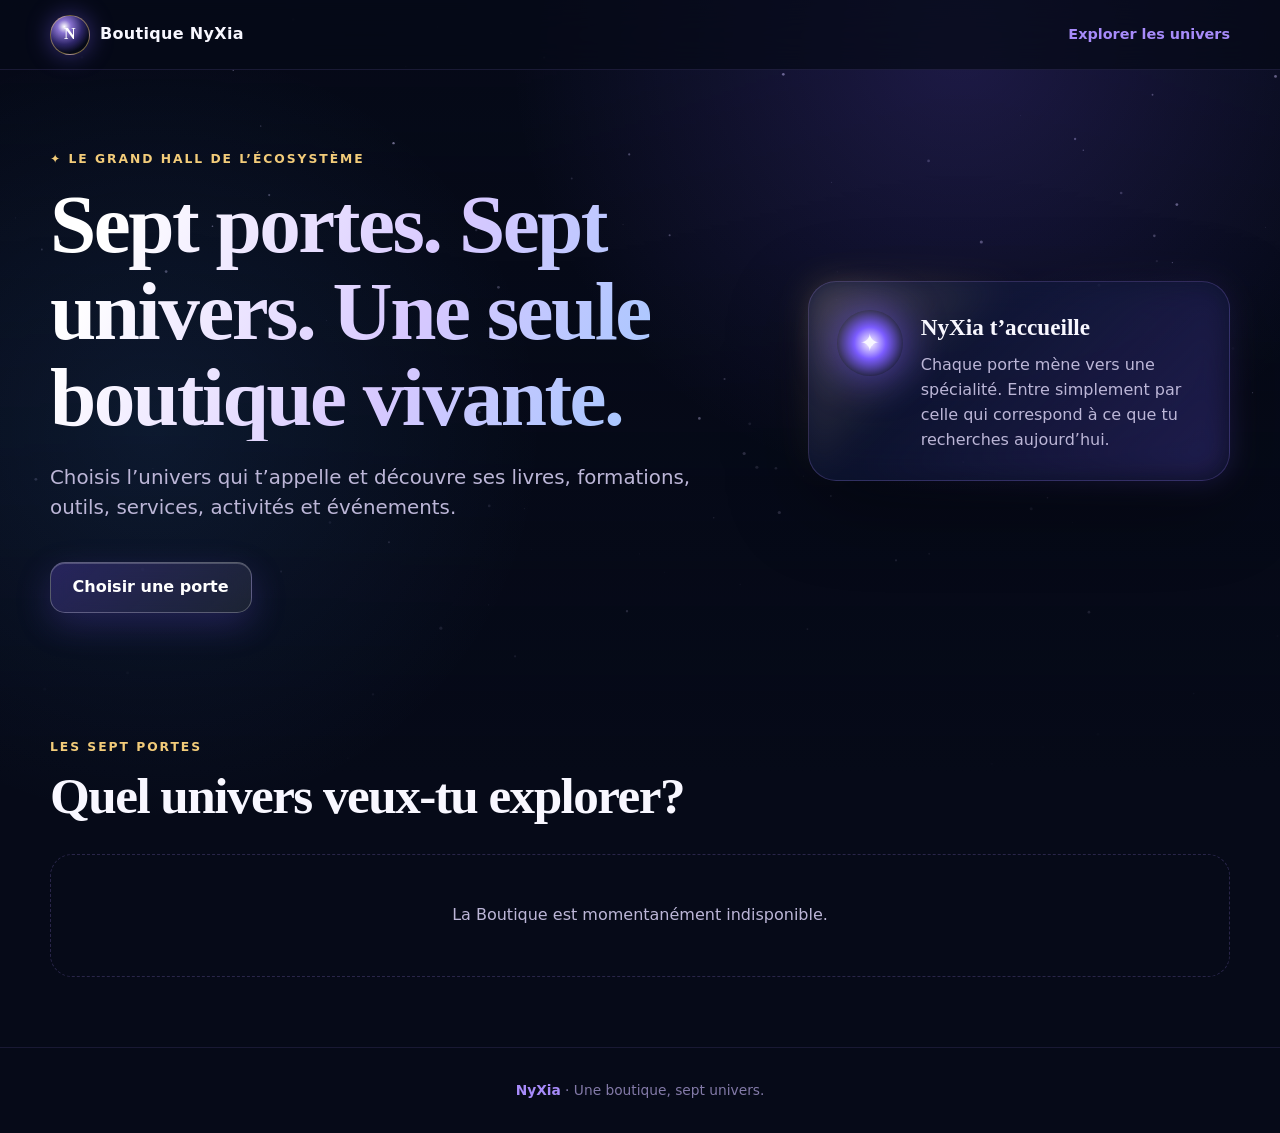
==== index.html @ f1f8ec47 "Add files via upload" ====
<!doctype html>
<html lang="fr">
<head>
  <meta charset="utf-8">
  <meta name="viewport" content="width=device-width,initial-scale=1">
  <meta name="description" content="La Boutique NyXia réunit les livres, formations, outils, services, activités et événements de ses sept univers.">
  <title>Boutique NyXia</title>
  <link rel="stylesheet" href="/css/boutique.css">
</head>
<body data-page="home">
  <canvas id="starry-canvas" aria-hidden="true"></canvas>
  <header class="site-header">
    <a class="brand" href="/" aria-label="Accueil Boutique NyXia"><span class="brand-orb">N</span><span id="brand-title">Boutique NyXia</span></a>
    <a class="header-link" href="#portes">Explorer les univers</a>
  </header>

  <main>
    <section class="hero shell">
      <div class="hero-copy">
        <p class="eyebrow">✦ Le Grand Hall de l’écosystème</p>
        <h1 id="hero-title">Sept portes. Sept univers. Une seule boutique vivante.</h1>
        <p class="lead" id="hero-text">Choisis l’univers qui t’appelle et découvre ses livres, formations, outils, services, activités et événements.</p>
        <a class="glass-button" href="#portes">Choisir une porte</a>
      </div>
      <aside class="nyxia-guide" aria-label="Message de NyXia">
        <div class="guide-orb">✦</div>
        <div><strong>NyXia t’accueille</strong><p>Chaque porte mène vers une spécialité. Entre simplement par celle qui correspond à ce que tu recherches aujourd’hui.</p></div>
      </aside>
    </section>

    <section class="shell portal-section" id="portes">
      <div class="section-heading"><p class="eyebrow">Les sept portes</p><h2>Quel univers veux-tu explorer?</h2></div>
      <div class="doors-grid" id="doors-grid" aria-live="polite"><div class="loading">Les portes apparaissent…</div></div>
    </section>

    <section class="shell featured-section" id="vedettes" hidden>
      <div class="section-heading"><p class="eyebrow">Sélection du moment</p><h2>À découvrir maintenant</h2></div>
      <div class="products-grid" id="featured-grid"></div>
    </section>
  </main>

  <footer><span>NyXia</span> · Une boutique, sept univers.</footer>
  <script src="/js/starry-bg.js" defer></script>
  <script src="/js/boutique.js" defer></script>
</body>
</html>
---- css/boutique.css ----
:root{
  --night:#060a18;--night-2:#0d1430;--violet:#7b5cff;--lavender:#a78bfa;--blue:#4fa3ff;
  --gold:#f3cc7a;--text:#f8f7ff;--muted:#bcb6d7;--dim:#837aa8;--line:rgba(167,139,250,.22);
  --glass:rgba(16,23,54,.66);--shadow:0 24px 80px rgba(0,0,0,.36)
}
*{box-sizing:border-box}
html{scroll-behavior:smooth}
body{margin:0;min-height:100vh;background:var(--night);color:var(--text);font-family:Inter,ui-sans-serif,system-ui,-apple-system,"Segoe UI",sans-serif;line-height:1.55}
a{color:inherit}
button,input{font:inherit}
#starry-canvas{position:fixed;inset:0;z-index:-2;width:100%;height:100%;pointer-events:none}
body:before{content:"";position:fixed;inset:0;z-index:-1;pointer-events:none;background:radial-gradient(circle at 75% 5%,rgba(123,92,255,.2),transparent 35%),radial-gradient(circle at 12% 48%,rgba(79,163,255,.1),transparent 32%),linear-gradient(180deg,rgba(6,10,24,.25),#060a18 86%)}
.shell{width:min(1180px,calc(100% - 36px));margin-inline:auto}
.site-header{position:sticky;top:0;z-index:20;display:flex;align-items:center;justify-content:space-between;min-height:70px;padding:12px max(18px,calc((100% - 1180px)/2));border-bottom:1px solid rgba(167,139,250,.13);background:rgba(6,10,24,.74);backdrop-filter:blur(18px)}
.brand{display:flex;align-items:center;gap:10px;text-decoration:none;font-weight:800;letter-spacing:.02em}
.brand-orb{display:grid;place-items:center;width:40px;height:40px;border:1px solid rgba(243,204,122,.48);border-radius:50%;background:radial-gradient(circle at 35% 28%,#fff,rgba(167,139,250,.82) 18%,rgba(123,92,255,.35) 48%,rgba(6,10,24,.9) 72%);box-shadow:0 0 25px rgba(123,92,255,.42);color:#fff;font-family:Georgia,serif}
.header-link,.back-link{color:var(--lavender);text-decoration:none;font-weight:700;font-size:.9rem}
.header-link:hover,.back-link:hover{color:#fff}
.hero{min-height:570px;display:grid;grid-template-columns:minmax(0,1.25fr) minmax(280px,.75fr);gap:54px;align-items:center;padding-block:80px 55px}
.eyebrow{margin:0 0 12px;color:var(--gold);font-size:.77rem;font-weight:800;letter-spacing:.16em;text-transform:uppercase}
h1,h2,h3,p{margin-top:0}
h1,h2{font-family:Georgia,"Times New Roman",serif;line-height:1.04;letter-spacing:-.03em}
h1{max-width:760px;margin-bottom:22px;font-size:clamp(2.65rem,6.5vw,5.7rem);font-weight:600;background:linear-gradient(115deg,#fff 10%,#d7c8ff 52%,#92c7ff);-webkit-background-clip:text;background-clip:text;color:transparent}
h2{margin-bottom:14px;font-size:clamp(2rem,4vw,3.3rem)}
.lead{max-width:720px;color:var(--muted);font-size:clamp(1.05rem,2vw,1.24rem)}
.glass-button,.product-cta{display:inline-flex;align-items:center;justify-content:center;min-height:50px;margin-top:18px;padding:12px 22px;border:1px solid rgba(255,255,255,.26);border-radius:15px;background:linear-gradient(135deg,rgba(123,92,255,.26),rgba(255,255,255,.08));box-shadow:0 12px 35px rgba(123,92,255,.22),inset 0 1px 0 rgba(255,255,255,.2);backdrop-filter:blur(16px);color:#fff;text-decoration:none;font-weight:800;transition:.2s ease}
.glass-button:hover,.product-cta:hover{transform:translateY(-2px);border-color:rgba(243,204,122,.6);box-shadow:0 18px 45px rgba(123,92,255,.34)}
.nyxia-guide{position:relative;display:flex;gap:18px;padding:28px;border:1px solid var(--line);border-radius:28px;background:linear-gradient(145deg,rgba(20,29,68,.72),rgba(10,15,38,.5));box-shadow:var(--shadow);backdrop-filter:blur(20px)}
.nyxia-guide:before{content:"";position:absolute;inset:-1px;border-radius:inherit;background:linear-gradient(135deg,rgba(243,204,122,.25),transparent 35%,rgba(123,92,255,.22));z-index:-1;filter:blur(14px)}
.guide-orb{flex:0 0 66px;display:grid;place-items:center;width:66px;height:66px;border-radius:50%;background:radial-gradient(circle,#fff 0 6%,#dfd4ff 8%,#7b5cff 34%,rgba(123,92,255,.12) 70%);box-shadow:0 0 42px rgba(123,92,255,.68);font-size:1.5rem}
.nyxia-guide strong{display:block;margin-bottom:7px;font-family:Georgia,serif;font-size:1.45rem}
.nyxia-guide p{margin:0;color:var(--muted)}
.portal-section,.featured-section{padding-block:70px}
.section-heading{max-width:720px;margin-bottom:32px}
.doors-grid{display:grid;grid-template-columns:repeat(4,minmax(0,1fr));gap:18px}
.door-card{--accent:#7b5cff;position:relative;min-height:325px;overflow:hidden;padding:22px;border:1px solid color-mix(in srgb,var(--accent) 36%,transparent);border-radius:130px 130px 24px 24px;background:linear-gradient(165deg,color-mix(in srgb,var(--accent) 20%,rgba(15,20,48,.92)),rgba(7,11,28,.94) 68%);box-shadow:0 18px 45px rgba(0,0,0,.28),inset 0 0 45px rgba(255,255,255,.025);text-decoration:none;transition:.25s ease}
.door-card:before{content:"";position:absolute;inset:15px;border:1px solid color-mix(in srgb,var(--accent) 35%,transparent);border-radius:110px 110px 16px 16px;pointer-events:none}
.door-card:after{content:"";position:absolute;width:110px;height:110px;left:50%;top:33%;transform:translate(-50%,-50%);border-radius:50%;background:radial-gradient(circle,color-mix(in srgb,var(--accent) 80%,white) 0 4%,color-mix(in srgb,var(--accent) 55%,transparent) 10%,transparent 68%);filter:blur(2px);opacity:.75}
.door-card:hover{transform:translateY(-7px);border-color:color-mix(in srgb,var(--accent) 72%,white);box-shadow:0 26px 70px color-mix(in srgb,var(--accent) 22%,transparent)}
.door-card[data-portal="diane"]{--accent:#f3cc7a}.door-card[data-portal="eric"]{--accent:#4fa3ff}.door-card[data-portal="lena"]{--accent:#a78bfa}.door-card[data-portal="selena"]{--accent:#e78dcc}.door-card[data-portal="kael"]{--accent:#66d1c1}.door-card[data-portal="alex"]{--accent:#8aa7ff}
.door-content{position:relative;z-index:2;display:flex;height:100%;flex-direction:column;justify-content:flex-end;padding:24px 9px 8px;text-align:center}
.door-mark{display:grid;place-items:center;width:78px;height:78px;margin:0 auto auto;border:1px solid rgba(255,255,255,.22);border-radius:50%;background:rgba(6,10,24,.45);box-shadow:0 0 38px color-mix(in srgb,var(--accent) 42%,transparent);font-family:Georgia,serif;font-size:2rem;font-weight:700}
.door-mark img,.universe-mark img{width:100%;height:100%;border-radius:inherit;object-fit:cover}
.door-card h3{margin:17px 0 6px;font-family:Georgia,serif;font-size:1.75rem}
.door-card p{margin:0;color:var(--muted);font-size:.9rem}
.door-enter{display:block;margin-top:14px;color:color-mix(in srgb,var(--accent) 58%,white);font-size:.78rem;font-weight:800;letter-spacing:.1em;text-transform:uppercase}
.products-grid{display:grid;grid-template-columns:repeat(3,minmax(0,1fr));gap:20px}
.product-card{position:relative;overflow:hidden;border:1px solid var(--line);border-radius:22px;background:var(--glass);box-shadow:0 18px 50px rgba(0,0,0,.25);backdrop-filter:blur(15px);transition:.22s ease}
.product-card:hover{transform:translateY(-4px);border-color:rgba(167,139,250,.48)}
.card-media,.product-main-image{position:relative;overflow:hidden;background:radial-gradient(circle at 50% 35%,rgba(123,92,255,.32),rgba(10,15,38,.94) 62%)}
.card-media{display:grid;place-items:center;aspect-ratio:4/3}
.card-media img,.product-main-image img{width:100%;height:100%;object-fit:cover}
.media-placeholder{display:grid;place-items:center;width:94px;height:94px;border:1px solid rgba(255,255,255,.22);border-radius:50%;box-shadow:0 0 55px rgba(123,92,255,.35);font-family:Georgia,serif;font-size:2.3rem}
.card-body{padding:20px}
.card-type{display:flex;align-items:center;justify-content:space-between;gap:8px;margin-bottom:10px;color:var(--gold);font-size:.72rem;font-weight:800;letter-spacing:.09em;text-transform:uppercase}
.product-card h3{margin-bottom:9px;font-family:Georgia,serif;font-size:1.55rem;line-height:1.12}
.card-description{min-height:46px;color:var(--muted);font-size:.91rem}
.price-row{display:flex;align-items:baseline;gap:9px;margin-top:16px}
.price{color:#fff;font-size:1.25rem;font-weight:850}.old-price{color:var(--dim);font-size:.9rem;text-decoration:line-through}
.card-link{display:flex;justify-content:center;margin-top:16px;padding:11px;border:1px solid rgba(167,139,250,.34);border-radius:12px;background:rgba(123,92,255,.12);color:#fff;text-decoration:none;font-weight:800}
.promo-badge,.featured-badge{position:absolute;z-index:3;top:14px;padding:7px 10px;border-radius:999px;font-size:.7rem;font-weight:900;letter-spacing:.05em;text-transform:uppercase}
.promo-badge{right:14px;background:#f3cc7a;color:#20180a}.featured-badge{left:14px;background:rgba(123,92,255,.9);color:#fff}
.loading,.empty-state,.error-state{grid-column:1/-1;padding:48px 22px;border:1px dashed var(--line);border-radius:22px;color:var(--muted);text-align:center}
.universe-hero{position:relative;min-height:390px;padding:52px 0 55px;display:flex;flex-direction:column;justify-content:flex-end;border-bottom:1px solid var(--line)}
.universe-copy{max-width:720px;padding-right:220px}
.universe-hero h1{margin:10px 0 16px}.universe-mark{position:absolute;right:5%;top:50px;display:grid;place-items:center;width:190px;height:250px;border:1px solid rgba(167,139,250,.35);border-radius:100px 100px 22px 22px;background:linear-gradient(160deg,rgba(123,92,255,.22),rgba(13,20,48,.5));box-shadow:0 0 80px rgba(123,92,255,.18),inset 0 0 40px rgba(255,255,255,.025);font-family:Georgia,serif;font-size:4rem}
.catalog-section{padding-block:50px 80px}.catalog-toolbar{display:flex;align-items:end;justify-content:space-between;gap:24px;margin-bottom:30px}.catalog-toolbar h2{margin:0}
.search{display:flex;min-width:min(100%,320px);flex-direction:column;gap:7px;color:var(--dim);font-size:.75rem;font-weight:800;text-transform:uppercase}.search input{width:100%;padding:12px 14px;border:1px solid var(--line);border-radius:12px;outline:none;background:rgba(9,14,34,.75);color:#fff}.search input:focus{border-color:var(--lavender);box-shadow:0 0 0 3px rgba(123,92,255,.13)}
.product-shell{padding-block:38px 80px}.product-layout{display:grid;grid-template-columns:minmax(0,1fr) minmax(360px,.9fr);gap:48px;align-items:start;margin-top:26px;padding:30px;border:1px solid var(--line);border-radius:28px;background:rgba(12,18,44,.78);box-shadow:var(--shadow);backdrop-filter:blur(18px)}
.product-main-image{display:grid;place-items:center;aspect-ratio:1/1;border:1px solid rgba(167,139,250,.2);border-radius:20px}.product-main-image .media-placeholder{width:130px;height:130px;font-size:3rem}
.thumbs{display:grid;grid-template-columns:repeat(4,1fr);gap:10px;margin-top:12px}.thumb{aspect-ratio:1;border:1px solid var(--line);border-radius:12px;overflow:hidden;padding:0;background:rgba(13,20,48,.8);cursor:pointer}.thumb img{width:100%;height:100%;object-fit:cover}.thumb.active{border-color:var(--gold);box-shadow:0 0 0 2px rgba(243,204,122,.13)}
.product-copy h1{margin:6px 0 18px;font-size:clamp(2.4rem,5vw,4.4rem)}.product-copy .description{color:var(--muted);white-space:pre-line}.product-price{margin:22px 0 4px;font-size:1.65rem;font-weight:900}.product-cta{width:100%}
.promo-box,.testimonial{margin-top:22px;padding:18px;border-radius:16px}.promo-box{border:1px solid rgba(243,204,122,.35);background:rgba(243,204,122,.08)}.promo-code{display:inline-block;margin-top:8px;padding:6px 10px;border:1px dashed rgba(243,204,122,.6);border-radius:8px;color:var(--gold);font-weight:900;letter-spacing:.08em}.testimonial{border-left:3px solid var(--lavender);background:rgba(123,92,255,.09)}.testimonial blockquote{margin:0;color:#ded9ef;font-family:Georgia,serif;font-size:1.16rem}.testimonial cite{display:block;margin-top:10px;color:var(--lavender);font-style:normal;font-weight:700}
footer{padding:32px 18px;border-top:1px solid rgba(167,139,250,.12);color:var(--dim);text-align:center;font-size:.86rem}footer span{color:var(--lavender);font-weight:800}
:focus-visible{outline:3px solid var(--gold);outline-offset:3px}
@media(max-width:980px){.doors-grid{grid-template-columns:repeat(2,minmax(0,1fr))}.products-grid{grid-template-columns:repeat(2,minmax(0,1fr))}.product-layout{grid-template-columns:1fr}.hero{grid-template-columns:1fr;min-height:auto}.nyxia-guide{max-width:650px}}
@media(max-width:650px){.shell{width:min(100% - 24px,1180px)}.site-header{min-height:62px}.header-link{font-size:.78rem}.hero{padding-block:54px 32px;gap:32px}.nyxia-guide{padding:20px}.guide-orb{flex-basis:48px;width:48px;height:48px}.doors-grid,.products-grid{grid-template-columns:1fr}.door-card{min-height:280px}.portal-section,.featured-section{padding-block:48px}.universe-hero{min-height:390px;padding-top:170px}.universe-copy{padding-right:0}.universe-mark{width:105px;height:135px;right:8px;top:42px;border-radius:62px 62px 16px 16px;font-size:2.2rem}.catalog-toolbar{align-items:stretch;flex-direction:column}.search{min-width:100%}.product-layout{gap:25px;margin-top:22px;padding:16px;border-radius:20px}.thumbs{gap:7px}.product-copy h1{font-size:2.55rem}}
@media(prefers-reduced-motion:reduce){*{scroll-behavior:auto!important;transition:none!important}}
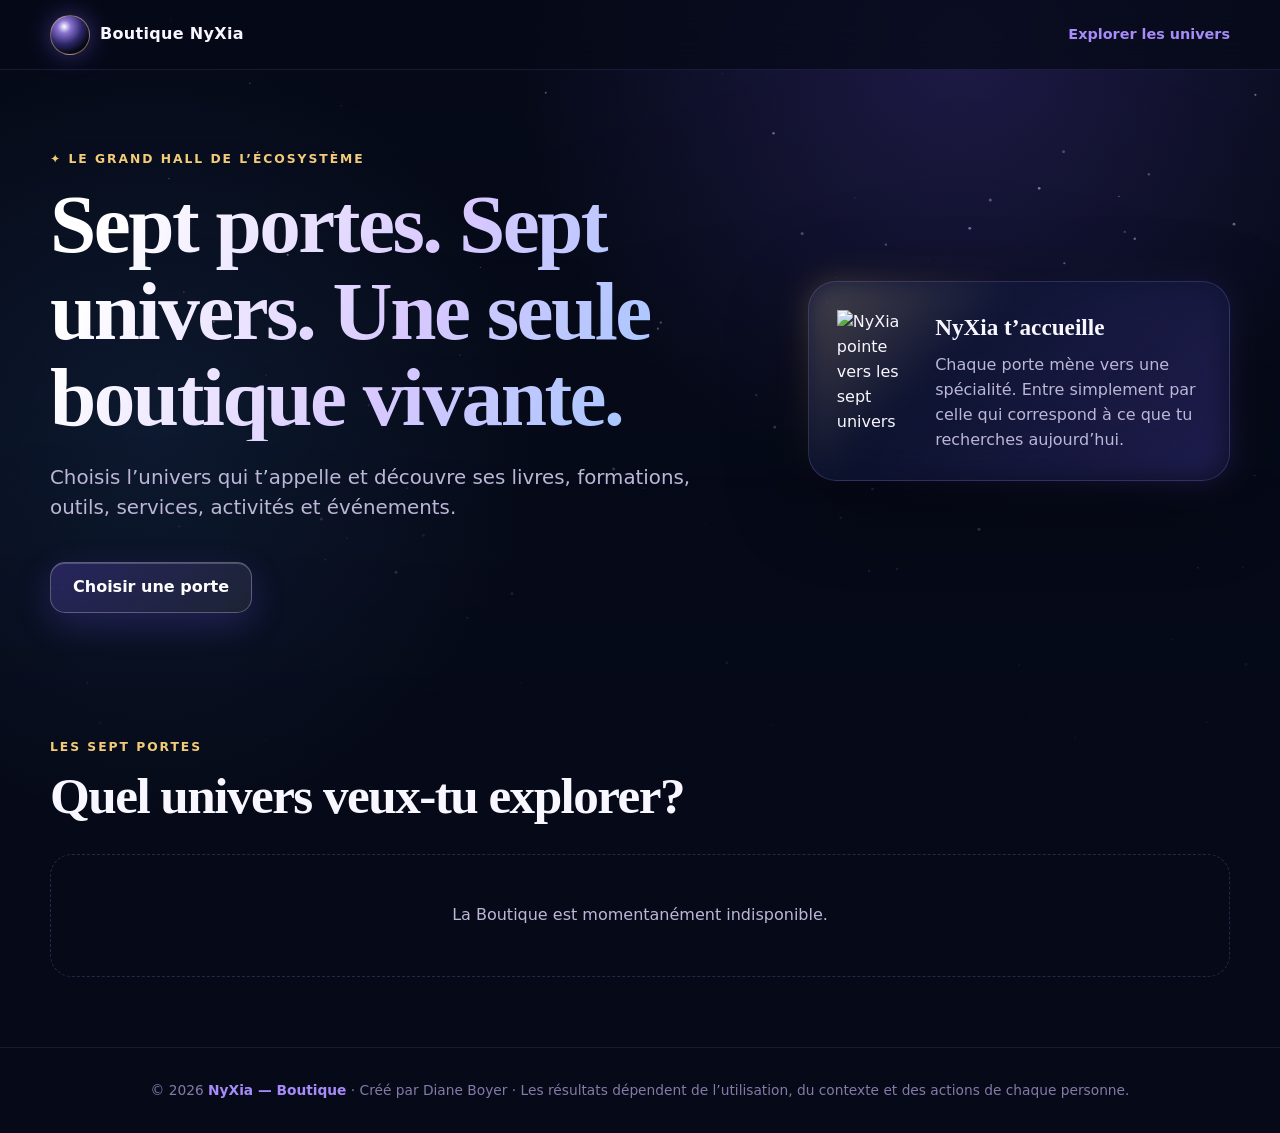
==== commit d85d497c: "Replace brand text with logo image and update guide Updated the brand logo to use an image instead o" ====
--- a/index.html
+++ b/index.html
@@ -5,12 +5,13 @@
   <meta name="viewport" content="width=device-width,initial-scale=1">
   <meta name="description" content="La Boutique NyXia réunit les livres, formations, outils, services, activités et événements de ses sept univers.">
   <title>Boutique NyXia</title>
+  <link rel="icon" type="image/png" href="/images/favicon.png">
   <link rel="stylesheet" href="/css/boutique.css">
 </head>
 <body data-page="home">
   <canvas id="starry-canvas" aria-hidden="true"></canvas>
   <header class="site-header">
-    <a class="brand" href="/" aria-label="Accueil Boutique NyXia"><span class="brand-orb">N</span><span id="brand-title">Boutique NyXia</span></a>
+    <a class="brand" href="/" aria-label="Accueil Boutique NyXia"><span class="brand-orb"><img src="/images/favicon.png" alt=""></span><span id="brand-title">Boutique NyXia</span></a>
     <a class="header-link" href="#portes">Explorer les univers</a>
   </header>
 
@@ -22,9 +23,9 @@
         <p class="lead" id="hero-text">Choisis l’univers qui t’appelle et découvre ses livres, formations, outils, services, activités et événements.</p>
         <a class="glass-button" href="#portes">Choisir une porte</a>
       </div>
-      <aside class="nyxia-guide" aria-label="Message de NyXia">
-        <div class="guide-orb">✦</div>
-        <div><strong>NyXia t’accueille</strong><p>Chaque porte mène vers une spécialité. Entre simplement par celle qui correspond à ce que tu recherches aujourd’hui.</p></div>
+      <aside class="nyxia-guide nyxia-presenter" aria-label="Message de NyXia">
+        <img class="nyxia-pointing" src="/images/nyxia-pointe.png" alt="NyXia pointe vers les sept univers">
+        <div class="guide-copy"><strong>NyXia t’accueille</strong><p>Chaque porte mène vers une spécialité. Entre simplement par celle qui correspond à ce que tu recherches aujourd’hui.</p></div>
       </aside>
     </section>
 
@@ -39,7 +40,7 @@
     </section>
   </main>
 
-  <footer><span>NyXia</span> · Une boutique, sept univers.</footer>
+  <footer>© 2026 <span>NyXia — Boutique</span> · Créé par Diane Boyer · Les résultats dépendent de l’utilisation, du contexte et des actions de chaque personne.</footer>
   <script src="/js/starry-bg.js" defer></script>
   <script src="/js/boutique.js" defer></script>
 </body>
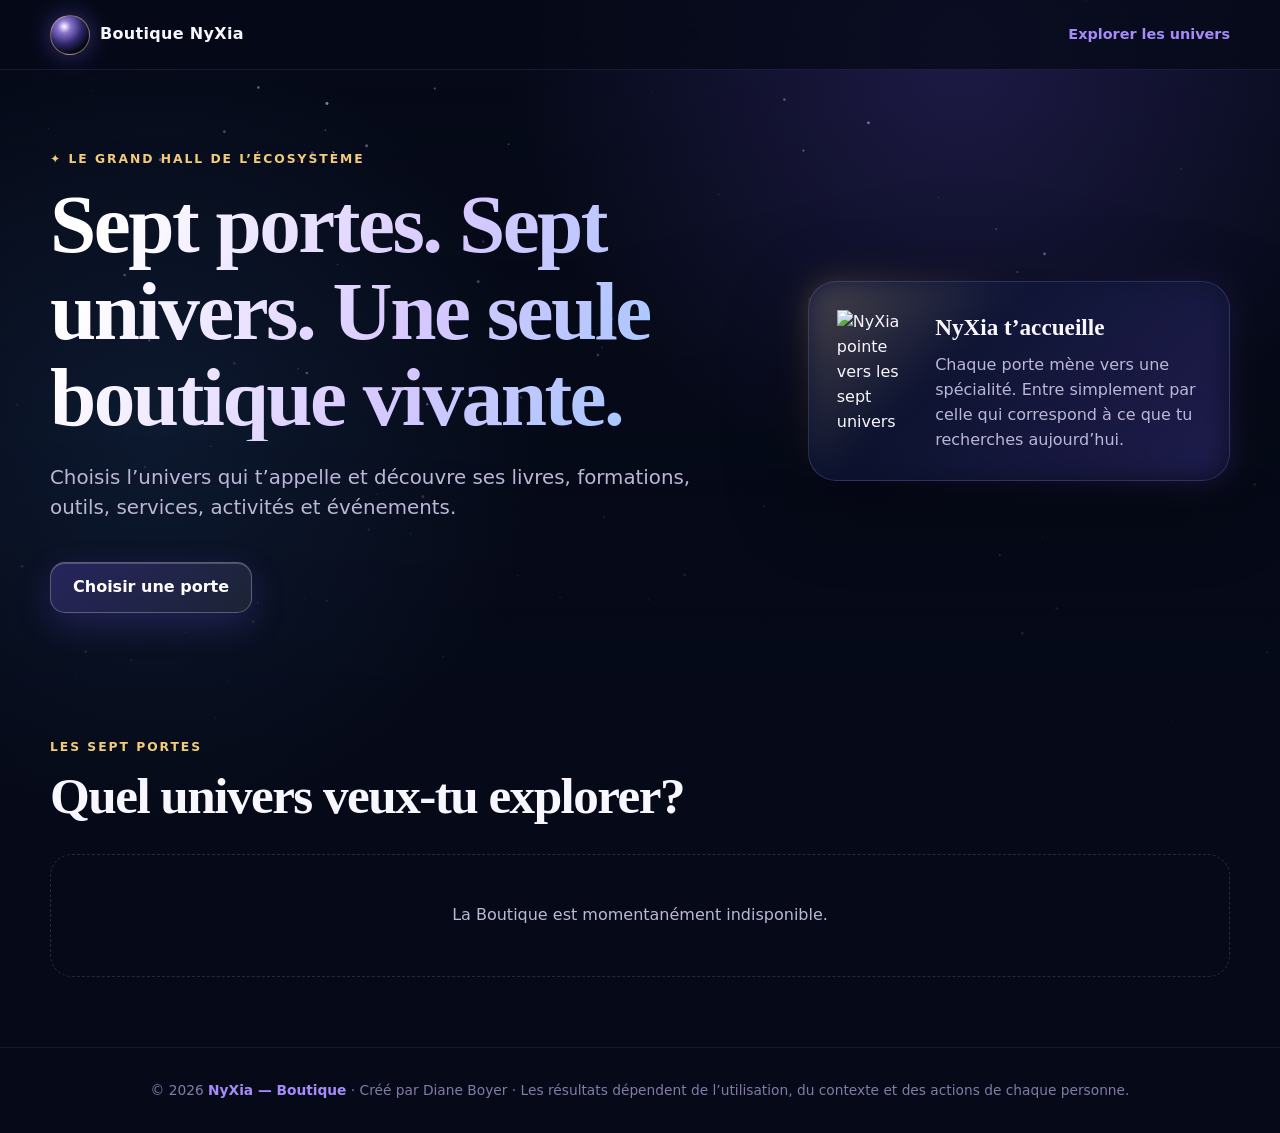
==== commit 4ccc0b55: "Fix favicon filename in index.html" ====
--- a/index.html
+++ b/index.html
@@ -5,13 +5,13 @@
   <meta name="viewport" content="width=device-width,initial-scale=1">
   <meta name="description" content="La Boutique NyXia réunit les livres, formations, outils, services, activités et événements de ses sept univers.">
   <title>Boutique NyXia</title>
-  <link rel="icon" type="image/png" href="/images/favicon.png">
+  <link rel="icon" type="image/png" href="/images/Favicon.png">
   <link rel="stylesheet" href="/css/boutique.css">
 </head>
 <body data-page="home">
   <canvas id="starry-canvas" aria-hidden="true"></canvas>
   <header class="site-header">
-    <a class="brand" href="/" aria-label="Accueil Boutique NyXia"><span class="brand-orb"><img src="/images/favicon.png" alt=""></span><span id="brand-title">Boutique NyXia</span></a>
+    <a class="brand" href="/" aria-label="Accueil Boutique NyXia"><span class="brand-orb"><img src="/images/Favicon.png" alt=""></span><span id="brand-title">Boutique NyXia</span></a>
     <a class="header-link" href="#portes">Explorer les univers</a>
   </header>
 
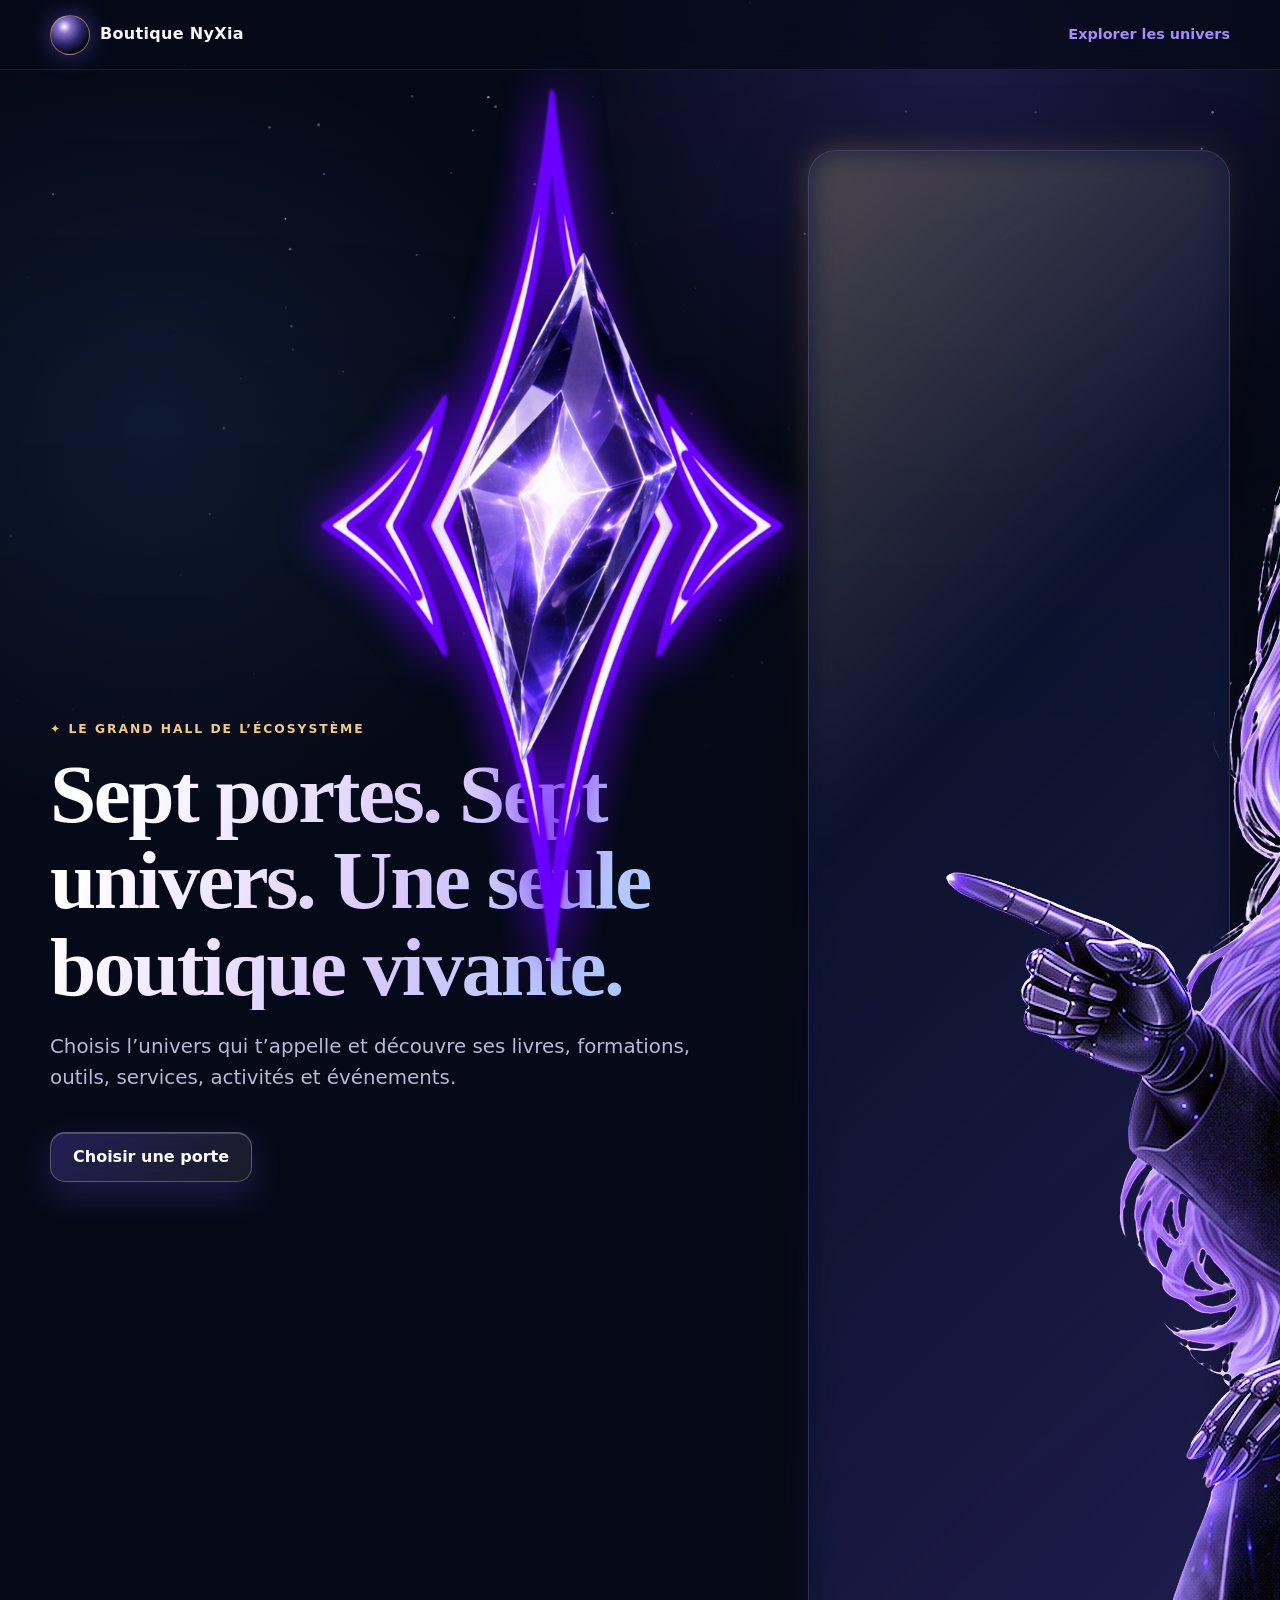
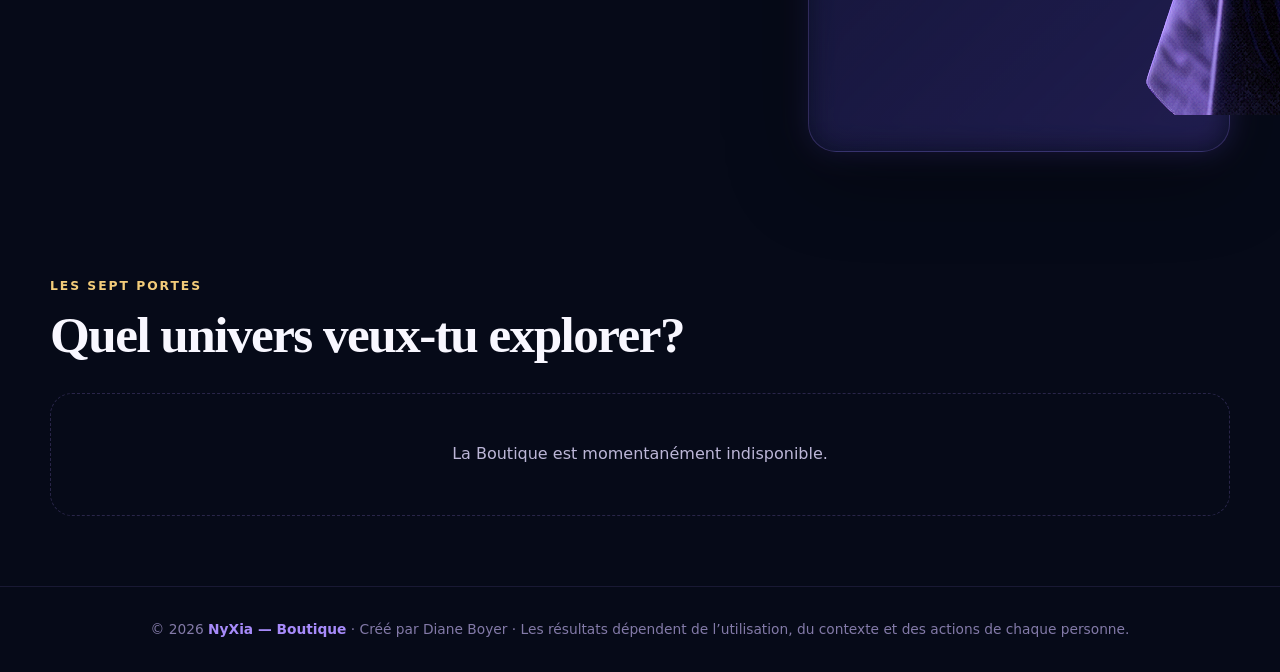
==== commit d4363657: "Update favicon file reference in index.html" ====
--- a/index.html
+++ b/index.html
@@ -5,13 +5,17 @@
   <meta name="viewport" content="width=device-width,initial-scale=1">
   <meta name="description" content="La Boutique NyXia réunit les livres, formations, outils, services, activités et événements de ses sept univers.">
   <title>Boutique NyXia</title>
-  <link rel="icon" type="image/png" href="/images/Favicon.png">
+  <link rel="icon" type="image/png" href="/images/FavIcon.png">
   <link rel="stylesheet" href="/css/boutique.css">
 </head>
 <body data-page="home">
   <canvas id="starry-canvas" aria-hidden="true"></canvas>
+
   <header class="site-header">
-    <a class="brand" href="/" aria-label="Accueil Boutique NyXia"><span class="brand-orb"><img src="/images/Favicon.png" alt=""></span><span id="brand-title">Boutique NyXia</span></a>
+    <a class="brand" href="/" aria-label="Accueil Boutique NyXia">
+      <span class="brand-orb"><img src="/images/FavIcon.png" alt=""></span>
+      <span id="brand-title">Boutique NyXia</span>
+    </a>
     <a class="header-link" href="#portes">Explorer les univers</a>
   </header>
 
@@ -23,24 +27,40 @@
         <p class="lead" id="hero-text">Choisis l’univers qui t’appelle et découvre ses livres, formations, outils, services, activités et événements.</p>
         <a class="glass-button" href="#portes">Choisir une porte</a>
       </div>
+
       <aside class="nyxia-guide nyxia-presenter" aria-label="Message de NyXia">
-        <img class="nyxia-pointing" src="/images/nyxia-pointe.png" alt="NyXia pointe vers les sept univers">
-        <div class="guide-copy"><strong>NyXia t’accueille</strong><p>Chaque porte mène vers une spécialité. Entre simplement par celle qui correspond à ce que tu recherches aujourd’hui.</p></div>
+        <div class="nyxia-portrait-wrap" aria-hidden="true">
+          <span class="nyxia-aura"></span>
+          <img class="nyxia-pointing" src="/images/nyxia-pointe.png" alt="">
+        </div>
+        <div class="guide-copy">
+          <strong>NyXia t’accueille</strong>
+          <p>Chaque porte mène vers une spécialité. Entre simplement par celle qui correspond à ce que tu recherches aujourd’hui.</p>
+        </div>
       </aside>
     </section>
 
     <section class="shell portal-section" id="portes">
-      <div class="section-heading"><p class="eyebrow">Les sept portes</p><h2>Quel univers veux-tu explorer?</h2></div>
-      <div class="doors-grid" id="doors-grid" aria-live="polite"><div class="loading">Les portes apparaissent…</div></div>
+      <div class="section-heading">
+        <p class="eyebrow">Les sept portes</p>
+        <h2>Quel univers veux-tu explorer?</h2>
+      </div>
+      <div class="doors-grid" id="doors-grid" aria-live="polite">
+        <div class="loading">Les portes apparaissent…</div>
+      </div>
     </section>
 
     <section class="shell featured-section" id="vedettes" hidden>
-      <div class="section-heading"><p class="eyebrow">Sélection du moment</p><h2>À découvrir maintenant</h2></div>
+      <div class="section-heading">
+        <p class="eyebrow">Sélection du moment</p>
+        <h2>À découvrir maintenant</h2>
+      </div>
       <div class="products-grid" id="featured-grid"></div>
     </section>
   </main>
 
   <footer>© 2026 <span>NyXia — Boutique</span> · Créé par Diane Boyer · Les résultats dépendent de l’utilisation, du contexte et des actions de chaque personne.</footer>
+
   <script src="/js/starry-bg.js" defer></script>
   <script src="/js/boutique.js" defer></script>
 </body>
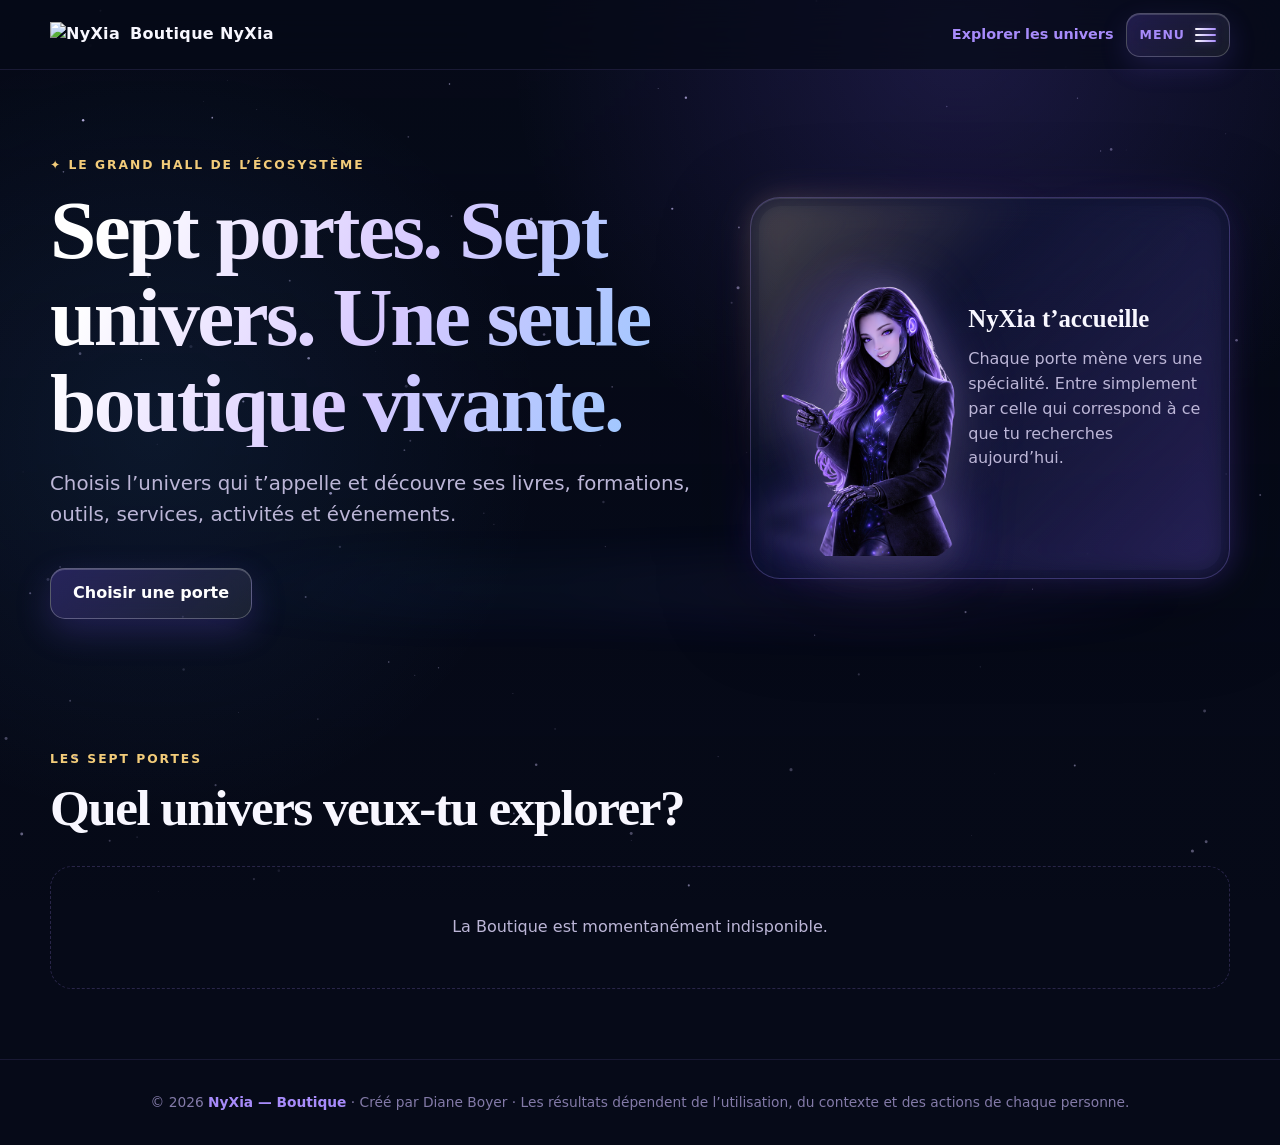
==== commit a3f5dd60: "Implement burger menu and navigation structure Added a burger menu button and a navigation menu for " ====
--- a/index.html
+++ b/index.html
@@ -13,11 +13,60 @@
 
   <header class="site-header">
     <a class="brand" href="/" aria-label="Accueil Boutique NyXia">
-      <span class="brand-orb"><img src="/images/FavIcon.png" alt=""></span>
+      <img class="brand-nyxia" src="/images/NyXia.png" alt="NyXia">
       <span id="brand-title">Boutique NyXia</span>
     </a>
-    <a class="header-link" href="#portes">Explorer les univers</a>
+
+    <div class="header-actions">
+      <a class="header-link" href="#portes">Explorer les univers</a>
+
+      <button
+        class="burger-button"
+        id="burger-button"
+        type="button"
+        aria-label="Ouvrir le menu"
+        aria-controls="nyxia-menu"
+        aria-expanded="false">
+        <span class="burger-label">Menu</span>
+        <span class="burger-lines" aria-hidden="true">
+          <span></span><span></span><span></span>
+        </span>
+      </button>
+    </div>
   </header>
+
+  <div class="menu-backdrop" id="menu-backdrop" hidden></div>
+
+  <aside class="nyxia-menu" id="nyxia-menu" aria-hidden="true" aria-label="Navigation principale">
+    <div class="menu-head">
+      <a class="menu-brand" href="/">
+        <img class="menu-nyxia" src="/images/NyXia.png" alt="NyXia">
+        <span>
+          <strong>Boutique NyXia</strong>
+          <small>Le Grand Hall</small>
+        </span>
+      </a>
+      <button class="menu-close" id="menu-close" type="button" aria-label="Fermer le menu">×</button>
+    </div>
+
+    <nav class="menu-nav">
+      <a class="menu-home" href="/">✦ Accueil de la Boutique</a>
+
+      <p class="menu-section-title">Les sept univers</p>
+
+      <a href="/univers.html?portail=nyxia"><span>N</span><strong>NyXia</strong><small>Solutions & Done For You</small></a>
+      <a href="/univers.html?portail=diane"><span>D</span><strong>Diane</strong><small>Parcours, livres & créations</small></a>
+      <a href="/univers.html?portail=eric"><span>É</span><strong>Éric</strong><small>CashFlow™ & marketing</small></a>
+      <a href="/univers.html?portail=lena"><span>L</span><strong>Léna</strong><small>Dons & méthode DDM</small></a>
+      <a href="/univers.html?portail=selena"><span>S</span><strong>Séléna</strong><small>A.M.I.E.™ & miroir</small></a>
+      <a href="/univers.html?portail=kael"><span>K</span><strong>Kael</strong><small>Relations & expériences</small></a>
+      <a href="/univers.html?portail=alex"><span>A</span><strong>Alex</strong><small>Écriture & romans</small></a>
+
+      <a class="menu-secondary" href="/#vedettes">★ Sélection du moment</a>
+    </nav>
+
+    <div class="menu-footer">Sept portes · Un seul écosystème</div>
+  </aside>
 
   <main>
     <section class="hero shell">
--- a/css/boutique.css
+++ b/css/boutique.css
@@ -1,49 +1,266 @@
 :root{
-  --night:#060a18;--night-2:#0d1430;--violet:#7b5cff;--lavender:#a78bfa;--blue:#4fa3ff;
-  --gold:#f3cc7a;--text:#f8f7ff;--muted:#bcb6d7;--dim:#837aa8;--line:rgba(167,139,250,.22);
-  --glass:rgba(16,23,54,.66);--shadow:0 24px 80px rgba(0,0,0,.36)
-}
+  --night:#060a18;
+  --night-2:#0d1430;
+  --violet:#7b5cff;
+  --lavender:#a78bfa;
+  --blue:#4fa3ff;
+  --gold:#f3cc7a;
+  --text:#f8f7ff;
+  --muted:#bcb6d7;
+  --dim:#837aa8;
+  --line:rgba(167,139,250,.22);
+  --glass:rgba(16,23,54,.66);
+  --shadow:0 24px 80px rgba(0,0,0,.36);
+}
+
 *{box-sizing:border-box}
 html{scroll-behavior:smooth}
-body{margin:0;min-height:100vh;background:var(--night);color:var(--text);font-family:Inter,ui-sans-serif,system-ui,-apple-system,"Segoe UI",sans-serif;line-height:1.55}
+body{
+  margin:0;
+  min-height:100vh;
+  position:relative;
+  isolation:isolate;
+  overflow-x:hidden;
+  background:var(--night);
+  color:var(--text);
+  font-family:Inter,ui-sans-serif,system-ui,-apple-system,"Segoe UI",sans-serif;
+  line-height:1.55;
+}
 a{color:inherit}
 button,input{font:inherit}
-#starry-canvas{position:fixed;inset:0;z-index:-2;width:100%;height:100%;pointer-events:none}
-body:before{content:"";position:fixed;inset:0;z-index:-1;pointer-events:none;background:radial-gradient(circle at 75% 5%,rgba(123,92,255,.2),transparent 35%),radial-gradient(circle at 12% 48%,rgba(79,163,255,.1),transparent 32%),linear-gradient(180deg,rgba(6,10,24,.25),#060a18 86%)}
+
+/* Ciel NyXia : canvas visible derrière toute l'interface */
+#starry-canvas{
+  position:fixed;
+  inset:0;
+  z-index:0;
+  width:100%;
+  height:100%;
+  pointer-events:none;
+}
+body:before{
+  content:"";
+  position:fixed;
+  inset:0;
+  z-index:1;
+  pointer-events:none;
+  background:
+    radial-gradient(circle at 75% 5%,rgba(123,92,255,.18),transparent 35%),
+    radial-gradient(circle at 12% 48%,rgba(79,163,255,.09),transparent 32%),
+    linear-gradient(180deg,rgba(6,10,24,.12),rgba(6,10,24,.48) 86%);
+}
+main,footer{position:relative;z-index:2}
+
 .shell{width:min(1180px,calc(100% - 36px));margin-inline:auto}
-.site-header{position:sticky;top:0;z-index:20;display:flex;align-items:center;justify-content:space-between;min-height:70px;padding:12px max(18px,calc((100% - 1180px)/2));border-bottom:1px solid rgba(167,139,250,.13);background:rgba(6,10,24,.74);backdrop-filter:blur(18px)}
+
+.site-header{
+  position:sticky;
+  top:0;
+  z-index:20;
+  display:flex;
+  align-items:center;
+  justify-content:space-between;
+  min-height:70px;
+  padding:12px max(18px,calc((100% - 1180px)/2));
+  border-bottom:1px solid rgba(167,139,250,.13);
+  background:rgba(6,10,24,.74);
+  backdrop-filter:blur(18px);
+}
 .brand{display:flex;align-items:center;gap:10px;text-decoration:none;font-weight:800;letter-spacing:.02em}
-.brand-orb{display:grid;place-items:center;width:40px;height:40px;border:1px solid rgba(243,204,122,.48);border-radius:50%;background:radial-gradient(circle at 35% 28%,#fff,rgba(167,139,250,.82) 18%,rgba(123,92,255,.35) 48%,rgba(6,10,24,.9) 72%);box-shadow:0 0 25px rgba(123,92,255,.42);color:#fff;font-family:Georgia,serif}
+.brand-orb{
+  display:grid;
+  place-items:center;
+  flex:0 0 40px;
+  width:40px;
+  height:40px;
+  overflow:hidden;
+  border:1px solid rgba(243,204,122,.48);
+  border-radius:50%;
+  background:radial-gradient(circle at 35% 28%,#fff,rgba(167,139,250,.82) 18%,rgba(123,92,255,.35) 48%,rgba(6,10,24,.9) 72%);
+  box-shadow:0 0 25px rgba(123,92,255,.42);
+}
+.brand-orb img{display:block;width:100%;height:100%;object-fit:contain}
 .header-link,.back-link{color:var(--lavender);text-decoration:none;font-weight:700;font-size:.9rem}
 .header-link:hover,.back-link:hover{color:#fff}
-.hero{min-height:570px;display:grid;grid-template-columns:minmax(0,1.25fr) minmax(280px,.75fr);gap:54px;align-items:center;padding-block:80px 55px}
+
+.hero{
+  min-height:610px;
+  display:grid;
+  grid-template-columns:minmax(0,1.15fr) minmax(340px,.85fr);
+  gap:50px;
+  align-items:center;
+  padding-block:80px 55px;
+}
+.hero-copy{position:relative;z-index:2}
 .eyebrow{margin:0 0 12px;color:var(--gold);font-size:.77rem;font-weight:800;letter-spacing:.16em;text-transform:uppercase}
 h1,h2,h3,p{margin-top:0}
 h1,h2{font-family:Georgia,"Times New Roman",serif;line-height:1.04;letter-spacing:-.03em}
-h1{max-width:760px;margin-bottom:22px;font-size:clamp(2.65rem,6.5vw,5.7rem);font-weight:600;background:linear-gradient(115deg,#fff 10%,#d7c8ff 52%,#92c7ff);-webkit-background-clip:text;background-clip:text;color:transparent}
+h1{
+  max-width:760px;
+  margin-bottom:22px;
+  font-size:clamp(2.65rem,6.5vw,5.7rem);
+  font-weight:600;
+  background:linear-gradient(115deg,#fff 10%,#d7c8ff 52%,#92c7ff);
+  -webkit-background-clip:text;
+  background-clip:text;
+  color:transparent;
+}
 h2{margin-bottom:14px;font-size:clamp(2rem,4vw,3.3rem)}
 .lead{max-width:720px;color:var(--muted);font-size:clamp(1.05rem,2vw,1.24rem)}
-.glass-button,.product-cta{display:inline-flex;align-items:center;justify-content:center;min-height:50px;margin-top:18px;padding:12px 22px;border:1px solid rgba(255,255,255,.26);border-radius:15px;background:linear-gradient(135deg,rgba(123,92,255,.26),rgba(255,255,255,.08));box-shadow:0 12px 35px rgba(123,92,255,.22),inset 0 1px 0 rgba(255,255,255,.2);backdrop-filter:blur(16px);color:#fff;text-decoration:none;font-weight:800;transition:.2s ease}
+.glass-button,.product-cta{
+  display:inline-flex;
+  align-items:center;
+  justify-content:center;
+  min-height:50px;
+  margin-top:18px;
+  padding:12px 22px;
+  border:1px solid rgba(255,255,255,.26);
+  border-radius:15px;
+  background:linear-gradient(135deg,rgba(123,92,255,.26),rgba(255,255,255,.08));
+  box-shadow:0 12px 35px rgba(123,92,255,.22),inset 0 1px 0 rgba(255,255,255,.2);
+  backdrop-filter:blur(16px);
+  color:#fff;
+  text-decoration:none;
+  font-weight:800;
+  transition:.2s ease;
+}
 .glass-button:hover,.product-cta:hover{transform:translateY(-2px);border-color:rgba(243,204,122,.6);box-shadow:0 18px 45px rgba(123,92,255,.34)}
-.nyxia-guide{position:relative;display:flex;gap:18px;padding:28px;border:1px solid var(--line);border-radius:28px;background:linear-gradient(145deg,rgba(20,29,68,.72),rgba(10,15,38,.5));box-shadow:var(--shadow);backdrop-filter:blur(20px)}
-.nyxia-guide:before{content:"";position:absolute;inset:-1px;border-radius:inherit;background:linear-gradient(135deg,rgba(243,204,122,.25),transparent 35%,rgba(123,92,255,.22));z-index:-1;filter:blur(14px)}
-.guide-orb{flex:0 0 66px;display:grid;place-items:center;width:66px;height:66px;border-radius:50%;background:radial-gradient(circle,#fff 0 6%,#dfd4ff 8%,#7b5cff 34%,rgba(123,92,255,.12) 70%);box-shadow:0 0 42px rgba(123,92,255,.68);font-size:1.5rem}
-.nyxia-guide strong{display:block;margin-bottom:7px;font-family:Georgia,serif;font-size:1.45rem}
+
+/* NyXia dans le Grand Hall */
+.nyxia-guide{
+  position:relative;
+  display:grid;
+  grid-template-columns:minmax(150px,44%) 1fr;
+  gap:12px;
+  min-height:370px;
+  padding:18px 24px 22px 10px;
+  overflow:hidden;
+  border:1px solid var(--line);
+  border-radius:30px;
+  background:linear-gradient(145deg,rgba(20,29,68,.72),rgba(10,15,38,.50));
+  box-shadow:var(--shadow);
+  backdrop-filter:blur(20px);
+}
+.nyxia-guide:before{
+  content:"";
+  position:absolute;
+  inset:-1px;
+  border-radius:inherit;
+  background:linear-gradient(135deg,rgba(243,204,122,.22),transparent 35%,rgba(123,92,255,.24));
+  z-index:-1;
+  filter:blur(14px);
+}
+.nyxia-portrait-wrap{
+  position:relative;
+  align-self:end;
+  display:flex;
+  align-items:flex-end;
+  justify-content:center;
+  min-width:0;
+  height:340px;
+}
+.nyxia-aura{
+  position:absolute;
+  left:50%;
+  bottom:35px;
+  width:190px;
+  height:240px;
+  transform:translateX(-50%);
+  border-radius:50%;
+  background:radial-gradient(ellipse,rgba(167,139,250,.28),rgba(123,92,255,.10) 42%,transparent 72%);
+  filter:blur(7px);
+  pointer-events:none;
+}
+.nyxia-pointing{
+  position:relative;
+  z-index:2;
+  display:block;
+  width:100%;
+  max-width:235px;
+  height:330px;
+  object-fit:contain;
+  object-position:center bottom;
+  filter:drop-shadow(0 18px 28px rgba(0,0,0,.36)) drop-shadow(0 0 18px rgba(123,92,255,.22));
+}
+.guide-copy{position:relative;z-index:3;align-self:center;min-width:0}
+.nyxia-guide strong{display:block;margin-bottom:9px;font-family:Georgia,serif;font-size:1.55rem}
 .nyxia-guide p{margin:0;color:var(--muted)}
+
 .portal-section,.featured-section{padding-block:70px}
 .section-heading{max-width:720px;margin-bottom:32px}
 .doors-grid{display:grid;grid-template-columns:repeat(4,minmax(0,1fr));gap:18px}
-.door-card{--accent:#7b5cff;position:relative;min-height:325px;overflow:hidden;padding:22px;border:1px solid color-mix(in srgb,var(--accent) 36%,transparent);border-radius:130px 130px 24px 24px;background:linear-gradient(165deg,color-mix(in srgb,var(--accent) 20%,rgba(15,20,48,.92)),rgba(7,11,28,.94) 68%);box-shadow:0 18px 45px rgba(0,0,0,.28),inset 0 0 45px rgba(255,255,255,.025);text-decoration:none;transition:.25s ease}
-.door-card:before{content:"";position:absolute;inset:15px;border:1px solid color-mix(in srgb,var(--accent) 35%,transparent);border-radius:110px 110px 16px 16px;pointer-events:none}
-.door-card:after{content:"";position:absolute;width:110px;height:110px;left:50%;top:33%;transform:translate(-50%,-50%);border-radius:50%;background:radial-gradient(circle,color-mix(in srgb,var(--accent) 80%,white) 0 4%,color-mix(in srgb,var(--accent) 55%,transparent) 10%,transparent 68%);filter:blur(2px);opacity:.75}
+.door-card{
+  --accent:#7b5cff;
+  position:relative;
+  min-height:345px;
+  overflow:hidden;
+  padding:22px;
+  border:1px solid color-mix(in srgb,var(--accent) 36%,transparent);
+  border-radius:130px 130px 24px 24px;
+  background:linear-gradient(165deg,color-mix(in srgb,var(--accent) 20%,rgba(15,20,48,.92)),rgba(7,11,28,.94) 68%);
+  box-shadow:0 18px 45px rgba(0,0,0,.28),inset 0 0 45px rgba(255,255,255,.025);
+  text-decoration:none;
+  transition:.25s ease;
+}
+.door-card:before{
+  content:"";
+  position:absolute;
+  inset:15px;
+  border:1px solid color-mix(in srgb,var(--accent) 35%,transparent);
+  border-radius:110px 110px 16px 16px;
+  pointer-events:none;
+}
+.door-card:after{
+  content:"";
+  position:absolute;
+  width:140px;
+  height:140px;
+  left:50%;
+  top:31%;
+  transform:translate(-50%,-50%);
+  border-radius:50%;
+  background:radial-gradient(circle,color-mix(in srgb,var(--accent) 75%,white) 0 3%,color-mix(in srgb,var(--accent) 42%,transparent) 13%,transparent 70%);
+  filter:blur(2px);
+  opacity:.72;
+}
 .door-card:hover{transform:translateY(-7px);border-color:color-mix(in srgb,var(--accent) 72%,white);box-shadow:0 26px 70px color-mix(in srgb,var(--accent) 22%,transparent)}
-.door-card[data-portal="diane"]{--accent:#f3cc7a}.door-card[data-portal="eric"]{--accent:#4fa3ff}.door-card[data-portal="lena"]{--accent:#a78bfa}.door-card[data-portal="selena"]{--accent:#e78dcc}.door-card[data-portal="kael"]{--accent:#66d1c1}.door-card[data-portal="alex"]{--accent:#8aa7ff}
-.door-content{position:relative;z-index:2;display:flex;height:100%;flex-direction:column;justify-content:flex-end;padding:24px 9px 8px;text-align:center}
-.door-mark{display:grid;place-items:center;width:78px;height:78px;margin:0 auto auto;border:1px solid rgba(255,255,255,.22);border-radius:50%;background:rgba(6,10,24,.45);box-shadow:0 0 38px color-mix(in srgb,var(--accent) 42%,transparent);font-family:Georgia,serif;font-size:2rem;font-weight:700}
-.door-mark img,.universe-mark img{width:100%;height:100%;border-radius:inherit;object-fit:cover}
+.door-card[data-portal="diane"]{--accent:#f3cc7a}
+.door-card[data-portal="eric"]{--accent:#4fa3ff}
+.door-card[data-portal="lena"]{--accent:#a78bfa}
+.door-card[data-portal="selena"]{--accent:#e78dcc}
+.door-card[data-portal="kael"]{--accent:#66d1c1}
+.door-card[data-portal="alex"]{--accent:#8aa7ff}
+.door-content{position:relative;z-index:2;display:flex;height:100%;flex-direction:column;justify-content:flex-end;padding:14px 9px 8px;text-align:center}
+
+/* Portraits des 7 portes : aucun crop de visage */
+.door-mark{
+  display:grid;
+  place-items:center;
+  width:108px;
+  height:125px;
+  margin:0 auto auto;
+  overflow:hidden;
+  border:1px solid rgba(255,255,255,.24);
+  border-radius:58px 58px 24px 24px;
+  background:radial-gradient(circle at 50% 38%,rgba(255,255,255,.10),rgba(6,10,24,.48) 68%);
+  box-shadow:0 0 42px color-mix(in srgb,var(--accent) 42%,transparent);
+  font-family:Georgia,serif;
+  font-size:2rem;
+  font-weight:700;
+}
+.door-mark img{
+  display:block;
+  width:100%;
+  height:100%;
+  padding:3px 3px 0;
+  border-radius:inherit;
+  object-fit:contain;
+  object-position:center bottom;
+}
 .door-card h3{margin:17px 0 6px;font-family:Georgia,serif;font-size:1.75rem}
 .door-card p{margin:0;color:var(--muted);font-size:.9rem}
 .door-enter{display:block;margin-top:14px;color:color-mix(in srgb,var(--accent) 58%,white);font-size:.78rem;font-weight:800;letter-spacing:.1em;text-transform:uppercase}
+
 .products-grid{display:grid;grid-template-columns:repeat(3,minmax(0,1fr));gap:20px}
 .product-card{position:relative;overflow:hidden;border:1px solid var(--line);border-radius:22px;background:var(--glass);box-shadow:0 18px 50px rgba(0,0,0,.25);backdrop-filter:blur(15px);transition:.22s ease}
 .product-card:hover{transform:translateY(-4px);border-color:rgba(167,139,250,.48)}
@@ -56,23 +273,593 @@
 .product-card h3{margin-bottom:9px;font-family:Georgia,serif;font-size:1.55rem;line-height:1.12}
 .card-description{min-height:46px;color:var(--muted);font-size:.91rem}
 .price-row{display:flex;align-items:baseline;gap:9px;margin-top:16px}
-.price{color:#fff;font-size:1.25rem;font-weight:850}.old-price{color:var(--dim);font-size:.9rem;text-decoration:line-through}
+.price{color:#fff;font-size:1.25rem;font-weight:850}
+.old-price{color:var(--dim);font-size:.9rem;text-decoration:line-through}
 .card-link{display:flex;justify-content:center;margin-top:16px;padding:11px;border:1px solid rgba(167,139,250,.34);border-radius:12px;background:rgba(123,92,255,.12);color:#fff;text-decoration:none;font-weight:800}
 .promo-badge,.featured-badge{position:absolute;z-index:3;top:14px;padding:7px 10px;border-radius:999px;font-size:.7rem;font-weight:900;letter-spacing:.05em;text-transform:uppercase}
-.promo-badge{right:14px;background:#f3cc7a;color:#20180a}.featured-badge{left:14px;background:rgba(123,92,255,.9);color:#fff}
+.promo-badge{right:14px;background:#f3cc7a;color:#20180a}
+.featured-badge{left:14px;background:rgba(123,92,255,.9);color:#fff}
 .loading,.empty-state,.error-state{grid-column:1/-1;padding:48px 22px;border:1px dashed var(--line);border-radius:22px;color:var(--muted);text-align:center}
+
 .universe-hero{position:relative;min-height:390px;padding:52px 0 55px;display:flex;flex-direction:column;justify-content:flex-end;border-bottom:1px solid var(--line)}
 .universe-copy{max-width:720px;padding-right:220px}
-.universe-hero h1{margin:10px 0 16px}.universe-mark{position:absolute;right:5%;top:50px;display:grid;place-items:center;width:190px;height:250px;border:1px solid rgba(167,139,250,.35);border-radius:100px 100px 22px 22px;background:linear-gradient(160deg,rgba(123,92,255,.22),rgba(13,20,48,.5));box-shadow:0 0 80px rgba(123,92,255,.18),inset 0 0 40px rgba(255,255,255,.025);font-family:Georgia,serif;font-size:4rem}
-.catalog-section{padding-block:50px 80px}.catalog-toolbar{display:flex;align-items:end;justify-content:space-between;gap:24px;margin-bottom:30px}.catalog-toolbar h2{margin:0}
-.search{display:flex;min-width:min(100%,320px);flex-direction:column;gap:7px;color:var(--dim);font-size:.75rem;font-weight:800;text-transform:uppercase}.search input{width:100%;padding:12px 14px;border:1px solid var(--line);border-radius:12px;outline:none;background:rgba(9,14,34,.75);color:#fff}.search input:focus{border-color:var(--lavender);box-shadow:0 0 0 3px rgba(123,92,255,.13)}
-.product-shell{padding-block:38px 80px}.product-layout{display:grid;grid-template-columns:minmax(0,1fr) minmax(360px,.9fr);gap:48px;align-items:start;margin-top:26px;padding:30px;border:1px solid var(--line);border-radius:28px;background:rgba(12,18,44,.78);box-shadow:var(--shadow);backdrop-filter:blur(18px)}
-.product-main-image{display:grid;place-items:center;aspect-ratio:1/1;border:1px solid rgba(167,139,250,.2);border-radius:20px}.product-main-image .media-placeholder{width:130px;height:130px;font-size:3rem}
-.thumbs{display:grid;grid-template-columns:repeat(4,1fr);gap:10px;margin-top:12px}.thumb{aspect-ratio:1;border:1px solid var(--line);border-radius:12px;overflow:hidden;padding:0;background:rgba(13,20,48,.8);cursor:pointer}.thumb img{width:100%;height:100%;object-fit:cover}.thumb.active{border-color:var(--gold);box-shadow:0 0 0 2px rgba(243,204,122,.13)}
-.product-copy h1{margin:6px 0 18px;font-size:clamp(2.4rem,5vw,4.4rem)}.product-copy .description{color:var(--muted);white-space:pre-line}.product-price{margin:22px 0 4px;font-size:1.65rem;font-weight:900}.product-cta{width:100%}
-.promo-box,.testimonial{margin-top:22px;padding:18px;border-radius:16px}.promo-box{border:1px solid rgba(243,204,122,.35);background:rgba(243,204,122,.08)}.promo-code{display:inline-block;margin-top:8px;padding:6px 10px;border:1px dashed rgba(243,204,122,.6);border-radius:8px;color:var(--gold);font-weight:900;letter-spacing:.08em}.testimonial{border-left:3px solid var(--lavender);background:rgba(123,92,255,.09)}.testimonial blockquote{margin:0;color:#ded9ef;font-family:Georgia,serif;font-size:1.16rem}.testimonial cite{display:block;margin-top:10px;color:var(--lavender);font-style:normal;font-weight:700}
-footer{padding:32px 18px;border-top:1px solid rgba(167,139,250,.12);color:var(--dim);text-align:center;font-size:.86rem}footer span{color:var(--lavender);font-weight:800}
+.universe-hero h1{margin:10px 0 16px}
+.universe-mark{
+  position:absolute;
+  right:5%;
+  top:50px;
+  display:grid;
+  place-items:center;
+  width:190px;
+  height:250px;
+  overflow:hidden;
+  border:1px solid rgba(167,139,250,.35);
+  border-radius:100px 100px 22px 22px;
+  background:linear-gradient(160deg,rgba(123,92,255,.22),rgba(13,20,48,.5));
+  box-shadow:0 0 80px rgba(123,92,255,.18),inset 0 0 40px rgba(255,255,255,.025);
+  font-family:Georgia,serif;
+  font-size:4rem;
+}
+.universe-mark img{display:block;width:100%;height:100%;padding:5px 5px 0;border-radius:inherit;object-fit:contain;object-position:center bottom}
+
+.catalog-section{padding-block:50px 80px}
+.catalog-toolbar{display:flex;align-items:end;justify-content:space-between;gap:24px;margin-bottom:30px}
+.catalog-toolbar h2{margin:0}
+.search{display:flex;min-width:min(100%,320px);flex-direction:column;gap:7px;color:var(--dim);font-size:.75rem;font-weight:800;text-transform:uppercase}
+.search input{width:100%;padding:12px 14px;border:1px solid var(--line);border-radius:12px;outline:none;background:rgba(9,14,34,.75);color:#fff}
+.search input:focus{border-color:var(--lavender);box-shadow:0 0 0 3px rgba(123,92,255,.13)}
+
+.product-shell{padding-block:38px 80px}
+.product-layout{display:grid;grid-template-columns:minmax(0,1fr) minmax(360px,.9fr);gap:48px;align-items:start;margin-top:26px;padding:30px;border:1px solid var(--line);border-radius:28px;background:rgba(12,18,44,.78);box-shadow:var(--shadow);backdrop-filter:blur(18px)}
+.product-main-image{display:grid;place-items:center;aspect-ratio:1/1;border:1px solid rgba(167,139,250,.2);border-radius:20px}
+.product-main-image .media-placeholder{width:130px;height:130px;font-size:3rem}
+.thumbs{display:grid;grid-template-columns:repeat(4,1fr);gap:10px;margin-top:12px}
+.thumb{aspect-ratio:1;border:1px solid var(--line);border-radius:12px;overflow:hidden;padding:0;background:rgba(13,20,48,.8);cursor:pointer}
+.thumb img{width:100%;height:100%;object-fit:cover}
+.thumb.active{border-color:var(--gold);box-shadow:0 0 0 2px rgba(243,204,122,.13)}
+.product-copy h1{margin:6px 0 18px;font-size:clamp(2.4rem,5vw,4.4rem)}
+.product-copy .description{color:var(--muted);white-space:pre-line}
+.product-price{margin:22px 0 4px;font-size:1.65rem;font-weight:900}
+.product-cta{width:100%}
+.promo-box,.testimonial{margin-top:22px;padding:18px;border-radius:16px}
+.promo-box{border:1px solid rgba(243,204,122,.35);background:rgba(243,204,122,.08)}
+.promo-code{display:inline-block;margin-top:8px;padding:6px 10px;border:1px dashed rgba(243,204,122,.6);border-radius:8px;color:var(--gold);font-weight:900;letter-spacing:.08em}
+.testimonial{border-left:3px solid var(--lavender);background:rgba(123,92,255,.09)}
+.testimonial blockquote{margin:0;color:#ded9ef;font-family:Georgia,serif;font-size:1.16rem}
+.testimonial cite{display:block;margin-top:10px;color:var(--lavender);font-style:normal;font-weight:700}
+
+
+/* =========================================================
+   MENU BURGER — BOUTIQUE NYXIA
+   ========================================================= */
+.header-actions{display:flex;align-items:center;gap:12px}
+.burger-button{
+  position:relative;display:inline-flex;align-items:center;justify-content:center;gap:10px;
+  min-height:44px;padding:9px 13px;border:1px solid rgba(255,255,255,.22);border-radius:14px;
+  background:linear-gradient(135deg,rgba(123,92,255,.22),rgba(255,255,255,.07));
+  box-shadow:0 10px 28px rgba(123,92,255,.16),inset 0 1px 0 rgba(255,255,255,.16);
+  backdrop-filter:blur(14px);color:#fff;cursor:pointer;transition:.22s ease
+}
+.burger-button:hover{transform:translateY(-1px);border-color:rgba(243,204,122,.58);box-shadow:0 14px 34px rgba(123,92,255,.26),0 0 20px rgba(167,139,250,.10)}
+.burger-label{color:var(--lavender);font-size:.78rem;font-weight:850;letter-spacing:.08em;text-transform:uppercase}
+.burger-lines{display:flex;width:21px;flex-direction:column;gap:4px}
+.burger-lines span{display:block;width:100%;height:2px;border-radius:999px;background:linear-gradient(90deg,#fff,var(--lavender));box-shadow:0 0 7px rgba(167,139,250,.45);transition:transform .22s ease,opacity .22s ease}
+.burger-button[aria-expanded="true"] .burger-lines span:nth-child(1){transform:translateY(6px) rotate(45deg)}
+.burger-button[aria-expanded="true"] .burger-lines span:nth-child(2){opacity:0}
+.burger-button[aria-expanded="true"] .burger-lines span:nth-child(3){transform:translateY(-6px) rotate(-45deg)}
+
+.menu-backdrop{
+  position:fixed;inset:0;z-index:60;background:rgba(3,6,17,.58);backdrop-filter:blur(5px);
+  opacity:0;transition:opacity .24s ease
+}
+.menu-backdrop.is-visible{opacity:1}
+
+.nyxia-menu{
+  position:fixed;z-index:70;top:0;right:0;width:min(390px,92vw);height:100dvh;
+  display:flex;flex-direction:column;padding:18px;border-left:1px solid rgba(167,139,250,.24);
+  background:radial-gradient(circle at 75% 5%,rgba(123,92,255,.26),transparent 32%),
+             linear-gradient(160deg,rgba(13,20,48,.97),rgba(6,10,24,.985));
+  box-shadow:-24px 0 80px rgba(0,0,0,.46),-5px 0 30px rgba(123,92,255,.09);
+  backdrop-filter:blur(24px);transform:translateX(104%);visibility:hidden;
+  transition:transform .28s cubic-bezier(.2,.8,.2,1),visibility .28s
+}
+.nyxia-menu.is-open{transform:translateX(0);visibility:visible}
+
+.menu-head{display:flex;align-items:center;justify-content:space-between;gap:16px;padding:4px 2px 17px;border-bottom:1px solid rgba(167,139,250,.16)}
+.menu-brand{display:flex;align-items:center;gap:11px;text-decoration:none}
+.menu-brand>span:last-child{display:flex;flex-direction:column;line-height:1.15}
+.menu-brand strong{color:#fff;font-family:Georgia,"Times New Roman",serif;font-size:1.13rem}
+.menu-brand small{margin-top:4px;color:var(--dim);font-size:.72rem;letter-spacing:.09em;text-transform:uppercase}
+.menu-orb{display:grid;place-items:center;width:43px;height:43px;overflow:hidden;border:1px solid rgba(243,204,122,.48);border-radius:50%;background:rgba(123,92,255,.12);box-shadow:0 0 24px rgba(123,92,255,.35)}
+.menu-orb img{display:block;width:100%;height:100%;object-fit:contain}
+.menu-close{display:grid;place-items:center;width:40px;height:40px;flex:0 0 40px;border:1px solid rgba(167,139,250,.22);border-radius:12px;background:rgba(255,255,255,.05);color:#fff;cursor:pointer;font-size:1.7rem;line-height:1}
+.menu-close:hover{border-color:rgba(243,204,122,.5);background:rgba(123,92,255,.12)}
+
+.menu-nav{flex:1;overflow-y:auto;padding:16px 2px 22px;scrollbar-width:thin;scrollbar-color:rgba(167,139,250,.35) transparent}
+.menu-section-title{margin:19px 10px 8px;color:var(--gold);font-size:.69rem;font-weight:900;letter-spacing:.14em;text-transform:uppercase}
+.menu-nav>a{
+  display:grid;grid-template-columns:40px 1fr;grid-template-rows:auto auto;column-gap:11px;align-items:center;
+  margin:5px 0;padding:10px 11px;border:1px solid transparent;border-radius:14px;color:var(--text);
+  text-decoration:none;transition:.18s ease
+}
+.menu-nav>a>span{grid-row:1/3;display:grid;place-items:center;width:38px;height:38px;border:1px solid rgba(167,139,250,.24);border-radius:50%;background:rgba(123,92,255,.10);color:#fff;box-shadow:0 0 18px rgba(123,92,255,.12);font-family:Georgia,serif;font-weight:800}
+.menu-nav>a strong{align-self:end;font-size:.93rem}
+.menu-nav>a small{align-self:start;margin-top:1px;color:var(--dim);font-size:.72rem}
+.menu-nav>a:hover{border-color:rgba(167,139,250,.26);background:linear-gradient(135deg,rgba(123,92,255,.12),rgba(255,255,255,.03));transform:translateX(-2px)}
+.menu-nav .menu-home,.menu-nav .menu-secondary{display:flex;min-height:46px;align-items:center;justify-content:center;border:1px solid rgba(167,139,250,.20);background:rgba(123,92,255,.08);color:#fff;font-weight:800}
+.menu-nav .menu-home{color:var(--lavender)}
+.menu-nav .menu-secondary{margin-top:16px;color:var(--gold)}
+.menu-footer{padding:14px 6px 3px;border-top:1px solid rgba(167,139,250,.14);color:var(--dim);text-align:center;font-size:.72rem;letter-spacing:.10em;text-transform:uppercase}
+body.menu-open{overflow:hidden}
+
+footer{padding:32px 18px;border-top:1px solid rgba(167,139,250,.12);color:var(--dim);text-align:center;font-size:.86rem}
+footer span{color:var(--lavender);font-weight:800}
 :focus-visible{outline:3px solid var(--gold);outline-offset:3px}
-@media(max-width:980px){.doors-grid{grid-template-columns:repeat(2,minmax(0,1fr))}.products-grid{grid-template-columns:repeat(2,minmax(0,1fr))}.product-layout{grid-template-columns:1fr}.hero{grid-template-columns:1fr;min-height:auto}.nyxia-guide{max-width:650px}}
-@media(max-width:650px){.shell{width:min(100% - 24px,1180px)}.site-header{min-height:62px}.header-link{font-size:.78rem}.hero{padding-block:54px 32px;gap:32px}.nyxia-guide{padding:20px}.guide-orb{flex-basis:48px;width:48px;height:48px}.doors-grid,.products-grid{grid-template-columns:1fr}.door-card{min-height:280px}.portal-section,.featured-section{padding-block:48px}.universe-hero{min-height:390px;padding-top:170px}.universe-copy{padding-right:0}.universe-mark{width:105px;height:135px;right:8px;top:42px;border-radius:62px 62px 16px 16px;font-size:2.2rem}.catalog-toolbar{align-items:stretch;flex-direction:column}.search{min-width:100%}.product-layout{gap:25px;margin-top:22px;padding:16px;border-radius:20px}.thumbs{gap:7px}.product-copy h1{font-size:2.55rem}}
-@media(prefers-reduced-motion:reduce){*{scroll-behavior:auto!important;transition:none!important}}
+
+@media(max-width:980px){
+  .doors-grid{grid-template-columns:repeat(2,minmax(0,1fr))}
+  .products-grid{grid-template-columns:repeat(2,minmax(0,1fr))}
+  .product-layout{grid-template-columns:1fr}
+  .hero{grid-template-columns:1fr;min-height:auto}
+  .nyxia-guide{max-width:720px;grid-template-columns:210px 1fr;min-height:300px}
+  .nyxia-portrait-wrap{height:280px}
+  .nyxia-pointing{height:275px}
+}
+
+@media(max-width:650px){
+  .shell{width:min(100% - 24px,1180px)}
+  .site-header{min-height:62px}
+  .header-link{display:none}
+  .burger-button{min-width:44px;padding:9px 10px}
+  .burger-label{display:none}
+  .nyxia-menu{width:min(360px,94vw);padding:14px}
+  .hero{padding-block:54px 32px;gap:32px}
+  .nyxia-guide{grid-template-columns:112px 1fr;gap:10px;min-height:225px;padding:14px 15px 14px 8px;border-radius:24px}
+  .nyxia-portrait-wrap{height:205px}
+  .nyxia-pointing{width:112px;height:200px}
+  .nyxia-aura{width:120px;height:160px;bottom:22px}
+  .nyxia-guide strong{font-size:1.3rem}
+  .nyxia-guide p{font-size:.9rem}
+  .doors-grid,.products-grid{grid-template-columns:1fr}
+  .door-card{min-height:300px}
+  .door-mark{width:98px;height:114px}
+  .portal-section,.featured-section{padding-block:48px}
+  .universe-hero{min-height:390px;padding-top:170px}
+  .universe-copy{padding-right:0}
+  .universe-mark{width:105px;height:135px;right:8px;top:42px;border-radius:62px 62px 16px 16px;font-size:2.2rem}
+  .catalog-toolbar{align-items:stretch;flex-direction:column}
+  .search{min-width:100%}
+  .product-layout{gap:25px;margin-top:22px;padding:16px;border-radius:20px}
+  .thumbs{gap:7px}
+  .product-copy h1{font-size:2.55rem}
+}
+
+@media(max-width:420px){
+  .brand{font-size:.92rem}
+  .hero h1{font-size:clamp(2.45rem,14vw,3.35rem)}
+  .nyxia-guide{grid-template-columns:96px 1fr}
+  .nyxia-portrait-wrap{height:185px}
+  .nyxia-pointing{width:98px;height:180px}
+  .nyxia-guide p{font-size:.84rem}
+}
+
+
+/* =========================================================
+   SIGNATURE VISUELLE NYXIA — FLOTTEMENT + GLOW
+   ========================================================= */
+
+/* Le Grand Hall gagne en profondeur et en transparence */
+.hero{
+  position:relative;
+}
+.hero:before{
+  content:"";
+  position:absolute;
+  left:5%;
+  right:5%;
+  bottom:26px;
+  height:130px;
+  pointer-events:none;
+  background:
+    radial-gradient(ellipse at 72% 50%,rgba(123,92,255,.19),transparent 34%),
+    radial-gradient(ellipse at 34% 50%,rgba(79,163,255,.08),transparent 38%);
+  filter:blur(28px);
+  opacity:.9;
+}
+
+.nyxia-guide{
+  overflow:visible;
+  isolation:isolate;
+  background:
+    linear-gradient(145deg,rgba(20,29,68,.48),rgba(10,15,38,.30));
+  border-color:rgba(167,139,250,.28);
+  box-shadow:
+    0 25px 90px rgba(0,0,0,.34),
+    0 0 55px rgba(123,92,255,.10),
+    inset 0 1px 0 rgba(255,255,255,.10);
+}
+
+.nyxia-guide:after{
+  content:"";
+  position:absolute;
+  inset:8px;
+  z-index:-1;
+  pointer-events:none;
+  border-radius:22px;
+  background:linear-gradient(120deg,rgba(255,255,255,.035),transparent 34%,rgba(167,139,250,.035));
+}
+
+/* Halo vertical derrière NyXia */
+.nyxia-aura{
+  bottom:42px;
+  width:215px;
+  height:255px;
+  background:
+    radial-gradient(ellipse at 50% 48%,
+      rgba(255,255,255,.16) 0 4%,
+      rgba(167,139,250,.30) 15%,
+      rgba(123,92,255,.15) 39%,
+      transparent 72%);
+  filter:blur(9px);
+  opacity:.95;
+  animation:nyxiaAuraPulse 4.8s ease-in-out infinite;
+}
+
+/* Nappe lumineuse au sol sous NyXia */
+.nyxia-portrait-wrap:after{
+  content:"";
+  position:absolute;
+  z-index:1;
+  left:50%;
+  bottom:15px;
+  width:185px;
+  height:36px;
+  transform:translateX(-50%);
+  border-radius:50%;
+  background:
+    radial-gradient(ellipse,
+      rgba(255,255,255,.76) 0 3%,
+      rgba(202,187,255,.58) 9%,
+      rgba(123,92,255,.38) 26%,
+      rgba(123,92,255,.12) 48%,
+      transparent 74%);
+  filter:blur(7px);
+  box-shadow:
+    0 0 22px rgba(255,255,255,.15),
+    0 0 48px rgba(123,92,255,.48),
+    0 0 78px rgba(123,92,255,.24);
+  animation:nyxiaFloorGlow 4.8s ease-in-out infinite;
+}
+
+.nyxia-pointing{
+  transform-origin:center bottom;
+  filter:
+    drop-shadow(0 22px 25px rgba(0,0,0,.30))
+    drop-shadow(0 0 12px rgba(255,255,255,.10))
+    drop-shadow(0 0 27px rgba(167,139,250,.30));
+  animation:nyxiaFloat 5.1s ease-in-out infinite;
+}
+
+/* Les cartes deviennent des portes de verre */
+.door-card{
+  min-height:385px;
+  overflow:hidden;
+  isolation:isolate;
+  border-color:color-mix(in srgb,var(--accent) 31%,rgba(255,255,255,.08));
+  background:
+    linear-gradient(165deg,
+      color-mix(in srgb,var(--accent) 12%,rgba(22,29,65,.64)),
+      rgba(7,11,28,.54) 68%),
+    radial-gradient(circle at 50% 16%,
+      color-mix(in srgb,var(--accent) 12%,transparent),
+      transparent 47%);
+  box-shadow:
+    0 24px 58px rgba(0,0,0,.25),
+    0 0 34px color-mix(in srgb,var(--accent) 7%,transparent),
+    inset 0 1px 0 rgba(255,255,255,.075),
+    inset 0 0 55px rgba(255,255,255,.018);
+  backdrop-filter:blur(17px);
+  animation:doorCardBreath 6.8s ease-in-out infinite;
+}
+
+.door-card:nth-child(even){
+  animation-delay:-2.1s;
+}
+.door-card:nth-child(3n){
+  animation-delay:-3.8s;
+}
+
+/* L'ancien rond lumineux devient une aura large derrière le personnage */
+.door-card:after{
+  width:215px;
+  height:225px;
+  top:34%;
+  background:
+    radial-gradient(ellipse at center,
+      color-mix(in srgb,var(--accent) 42%,white) 0 2%,
+      color-mix(in srgb,var(--accent) 23%,transparent) 16%,
+      color-mix(in srgb,var(--accent) 10%,transparent) 38%,
+      transparent 70%);
+  filter:blur(10px);
+  opacity:.82;
+  transition:opacity .3s ease,transform .3s ease,filter .3s ease;
+}
+
+/* Plus de médaillon : le personnage flotte librement */
+.door-mark{
+  position:relative;
+  width:148px;
+  height:178px;
+  margin:-2px auto auto;
+  overflow:visible;
+  border:0;
+  border-radius:0;
+  background:transparent;
+  box-shadow:none;
+  isolation:isolate;
+}
+
+/* Glow au sol sous chaque personnage */
+.door-mark:before{
+  content:"";
+  position:absolute;
+  z-index:-1;
+  left:50%;
+  bottom:2px;
+  width:132px;
+  height:26px;
+  transform:translateX(-50%);
+  border-radius:50%;
+  background:
+    radial-gradient(ellipse,
+      rgba(255,255,255,.70) 0 3%,
+      color-mix(in srgb,var(--accent) 64%,white) 9%,
+      color-mix(in srgb,var(--accent) 47%,transparent) 28%,
+      color-mix(in srgb,var(--accent) 16%,transparent) 50%,
+      transparent 74%);
+  filter:blur(6px);
+  box-shadow:
+    0 0 26px color-mix(in srgb,var(--accent) 48%,transparent),
+    0 0 52px color-mix(in srgb,var(--accent) 26%,transparent);
+  animation:portalGlow 4.4s ease-in-out infinite;
+}
+
+/* Petit halo de présence derrière le corps */
+.door-mark:after{
+  content:"";
+  position:absolute;
+  z-index:-2;
+  left:50%;
+  top:44%;
+  width:155px;
+  height:165px;
+  transform:translate(-50%,-50%);
+  border-radius:50%;
+  background:
+    radial-gradient(ellipse,
+      color-mix(in srgb,var(--accent) 21%,white) 0,
+      color-mix(in srgb,var(--accent) 11%,transparent) 38%,
+      transparent 72%);
+  filter:blur(9px);
+  opacity:.82;
+}
+
+.door-mark img{
+  position:relative;
+  z-index:2;
+  display:block;
+  width:100%;
+  height:100%;
+  padding:0;
+  border-radius:0;
+  object-fit:contain;
+  object-position:center bottom;
+  transform-origin:center bottom;
+  filter:
+    drop-shadow(0 18px 18px rgba(0,0,0,.28))
+    drop-shadow(0 0 10px rgba(255,255,255,.06))
+    drop-shadow(0 0 21px color-mix(in srgb,var(--accent) 27%,transparent));
+  animation:portalFloat 4.9s ease-in-out infinite;
+}
+
+/* Tous ne montent pas exactement ensemble : effet vivant */
+.door-card[data-portal="diane"] .door-mark img{animation-delay:-.7s}
+.door-card[data-portal="eric"] .door-mark img{animation-delay:-1.4s}
+.door-card[data-portal="lena"] .door-mark img{animation-delay:-2.2s}
+.door-card[data-portal="selena"] .door-mark img{animation-delay:-3.0s}
+.door-card[data-portal="kael"] .door-mark img{animation-delay:-3.7s}
+.door-card[data-portal="alex"] .door-mark img{animation-delay:-4.3s}
+
+.door-card[data-portal="diane"] .door-mark:before{animation-delay:-.7s}
+.door-card[data-portal="eric"] .door-mark:before{animation-delay:-1.4s}
+.door-card[data-portal="lena"] .door-mark:before{animation-delay:-2.2s}
+.door-card[data-portal="selena"] .door-mark:before{animation-delay:-3.0s}
+.door-card[data-portal="kael"] .door-mark:before{animation-delay:-3.7s}
+.door-card[data-portal="alex"] .door-mark:before{animation-delay:-4.3s}
+
+.door-content{
+  padding:9px 9px 10px;
+}
+
+/* Hover : la porte s'allume au lieu de simplement "monter" */
+.door-card:hover{
+  transform:translateY(-8px) scale(1.012);
+  border-color:color-mix(in srgb,var(--accent) 65%,white);
+  box-shadow:
+    0 31px 78px rgba(0,0,0,.31),
+    0 0 36px color-mix(in srgb,var(--accent) 24%,transparent),
+    0 0 72px color-mix(in srgb,var(--accent) 12%,transparent),
+    inset 0 1px 0 rgba(255,255,255,.13);
+}
+
+.door-card:hover:after{
+  opacity:1;
+  filter:blur(7px);
+  transform:translate(-50%,-50%) scale(1.12);
+}
+
+.door-card:hover .door-mark:before{
+  filter:blur(5px);
+  box-shadow:
+    0 0 32px color-mix(in srgb,var(--accent) 68%,transparent),
+    0 0 74px color-mix(in srgb,var(--accent) 36%,transparent);
+}
+
+.door-card:hover .door-mark img{
+  filter:
+    drop-shadow(0 20px 20px rgba(0,0,0,.24))
+    drop-shadow(0 0 12px rgba(255,255,255,.12))
+    drop-shadow(0 0 30px color-mix(in srgb,var(--accent) 42%,transparent));
+}
+
+/* Titres et appel à entrer un peu plus lumineux */
+.door-card h3{
+  margin-top:10px;
+  text-shadow:0 0 22px color-mix(in srgb,var(--accent) 18%,transparent);
+}
+.door-enter{
+  text-shadow:0 0 16px color-mix(in srgb,var(--accent) 24%,transparent);
+}
+
+/* Même langage visuel pour le portrait d'un univers */
+.universe-mark{
+  overflow:visible;
+  border-color:rgba(167,139,250,.25);
+  background:linear-gradient(160deg,rgba(123,92,255,.12),rgba(13,20,48,.34));
+  box-shadow:
+    0 0 65px rgba(123,92,255,.16),
+    inset 0 1px 0 rgba(255,255,255,.06);
+}
+.universe-mark:after{
+  content:"";
+  position:absolute;
+  left:50%;
+  bottom:8px;
+  width:150px;
+  height:30px;
+  transform:translateX(-50%);
+  border-radius:50%;
+  background:radial-gradient(ellipse,rgba(255,255,255,.42),rgba(123,92,255,.30) 22%,transparent 70%);
+  filter:blur(7px);
+  z-index:0;
+}
+.universe-mark img{
+  position:relative;
+  z-index:2;
+  object-fit:contain;
+  object-position:center bottom;
+  filter:drop-shadow(0 17px 20px rgba(0,0,0,.25)) drop-shadow(0 0 22px rgba(167,139,250,.25));
+  animation:portalFloat 5.2s ease-in-out infinite;
+}
+
+/* Animations signature */
+@keyframes nyxiaFloat{
+  0%,100%{transform:translateY(0) rotate(.15deg)}
+  50%{transform:translateY(-10px) rotate(-.15deg)}
+}
+@keyframes nyxiaAuraPulse{
+  0%,100%{opacity:.70;transform:translateX(-50%) scale(.94)}
+  50%{opacity:1;transform:translateX(-50%) scale(1.06)}
+}
+@keyframes nyxiaFloorGlow{
+  0%,100%{opacity:.68;transform:translateX(-50%) scaleX(.88)}
+  50%{opacity:1;transform:translateX(-50%) scaleX(1.08)}
+}
+@keyframes portalFloat{
+  0%,100%{transform:translateY(0)}
+  50%{transform:translateY(-9px)}
+}
+@keyframes portalGlow{
+  0%,100%{opacity:.58;transform:translateX(-50%) scaleX(.86)}
+  50%{opacity:1;transform:translateX(-50%) scaleX(1.08)}
+}
+@keyframes doorCardBreath{
+  0%,100%{box-shadow:0 24px 58px rgba(0,0,0,.25),0 0 30px color-mix(in srgb,var(--accent) 6%,transparent),inset 0 1px 0 rgba(255,255,255,.075)}
+  50%{box-shadow:0 26px 62px rgba(0,0,0,.27),0 0 42px color-mix(in srgb,var(--accent) 11%,transparent),inset 0 1px 0 rgba(255,255,255,.095)}
+}
+
+/* Ajustements tablette/mobile : on garde l'effet sans encombrer */
+@media(max-width:980px){
+  .door-card{min-height:370px}
+  .door-mark{width:142px;height:170px}
+}
+
+@media(max-width:650px){
+  .door-card{
+    min-height:370px;
+    border-radius:120px 120px 24px 24px;
+  }
+  .door-card:before{border-radius:102px 102px 16px 16px}
+  .door-mark{
+    width:150px;
+    height:178px;
+  }
+  .nyxia-portrait-wrap:after{
+    width:112px;
+    height:28px;
+    bottom:11px;
+  }
+}
+
+@media(max-width:420px){
+  .door-card{min-height:360px}
+  .door-mark{width:142px;height:168px}
+}
+
+/* Accessibilité : aucun flottement forcé si réduction de mouvement */
+@media(prefers-reduced-motion:reduce){
+  .nyxia-pointing,
+  .nyxia-aura,
+  .nyxia-portrait-wrap:after,
+  .door-card,
+  .door-mark img,
+  .door-mark:before,
+  .universe-mark img{
+    animation:none!important;
+  }
+}
+
+
+/* =========================================================
+   CORRECTION SPÉCIFIQUE KAEL
+   Le fichier image reste inchangé. On masque simplement
+   son format carré dans la porte pour conserver le rendu premium.
+   ========================================================= */
+.door-card[data-portal="kael"] .door-mark{
+  width:148px;
+  height:178px;
+  overflow:visible;
+}
+
+.door-card[data-portal="kael"] .door-mark img{
+  width:118px;
+  height:138px;
+  margin:8px auto 0;
+  object-fit:cover !important;
+  object-position:50% 18%;
+  border-radius:58px 58px 28px 28px;
+  clip-path:inset(0 round 58px 58px 28px 28px);
+  background:transparent;
+  box-shadow:
+    0 0 0 1px rgba(102,209,193,.18),
+    0 0 26px rgba(102,209,193,.16);
+}
+
+/* Le glow reste sous le personnage, pas autour du rectangle source */
+.door-card[data-portal="kael"] .door-mark:before{
+  width:124px;
+  bottom:0;
+}
+
+/* Sur mobile, on garde exactement le même cadrage du visage */
+@media(max-width:650px){
+  .door-card[data-portal="kael"] .door-mark img{
+    width:122px;
+    height:142px;
+    object-position:50% 18%;
+  }
+}
+
+@media(prefers-reduced-motion:reduce){
+  *{scroll-behavior:auto!important;transition:none!important}
+}
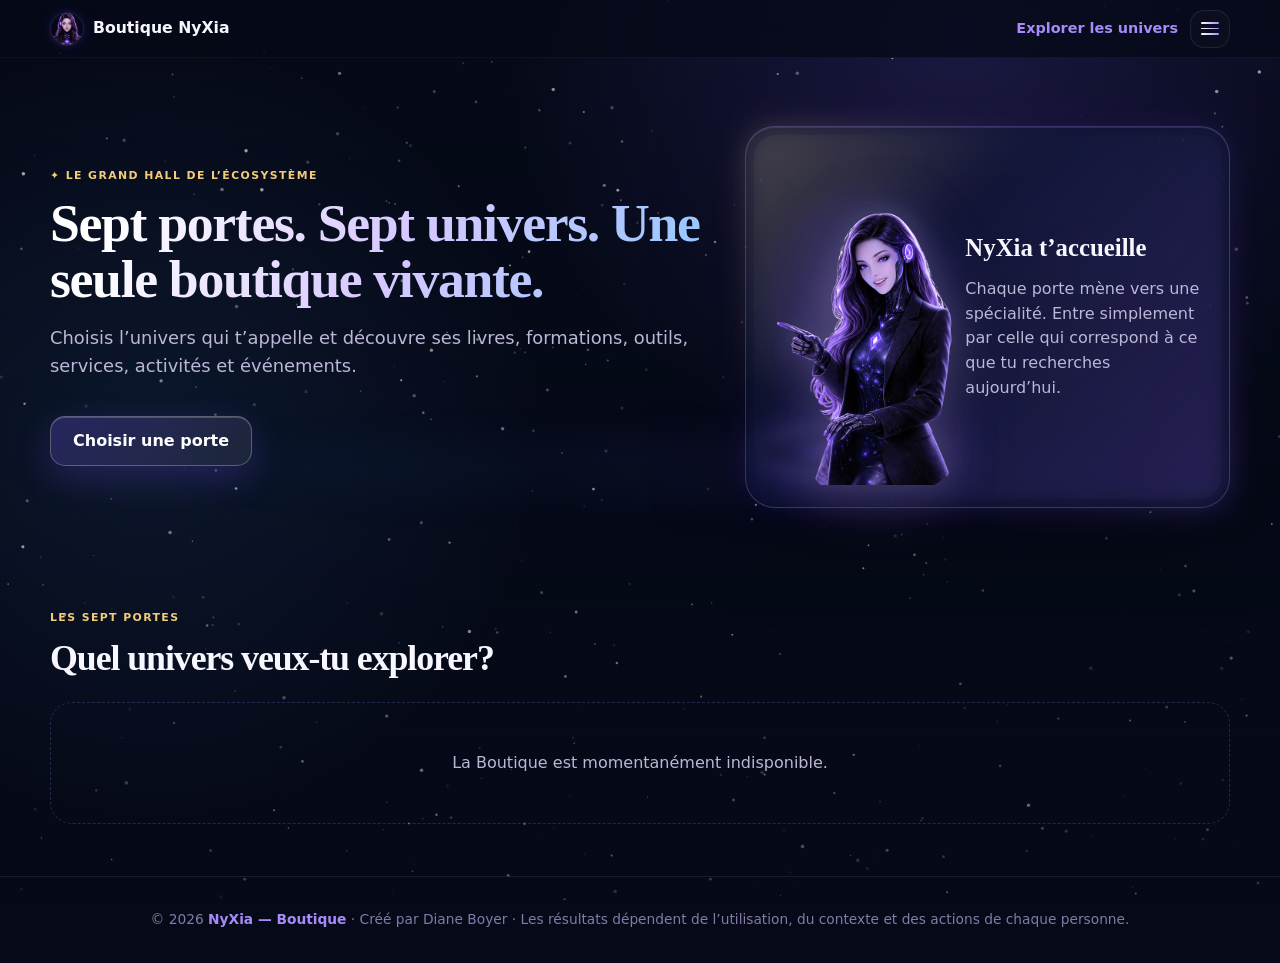
==== commit 3eea754e: "Update index.html" ====
--- a/index.html
+++ b/index.html
@@ -27,7 +27,6 @@
         aria-label="Ouvrir le menu"
         aria-controls="nyxia-menu"
         aria-expanded="false">
-        <span class="burger-label">Menu</span>
         <span class="burger-lines" aria-hidden="true">
           <span></span><span></span><span></span>
         </span>
--- a/css/boutique.css
+++ b/css/boutique.css
@@ -863,3 +863,237 @@
 @media(prefers-reduced-motion:reduce){
   *{scroll-behavior:auto!important;transition:none!important}
 }
+
+
+/* =========================================================
+   CORRECTION IDENTITÉ NYXIA — HEADER SOBRE & TDAH FRIENDLY
+   ========================================================= */
+
+/* La barre du haut reprend la logique visuelle des autres portails :
+   NyXia elle-même, pas un gros bouton/favIcon mauve. */
+.site-header{
+  min-height:58px;
+  padding-top:8px;
+  padding-bottom:8px;
+  background:rgba(6,10,24,.78);
+  border-bottom:1px solid rgba(123,92,255,.10);
+}
+
+.brand{
+  gap:9px;
+  font-size:.98rem;
+  font-weight:700;
+  letter-spacing:0;
+}
+
+.brand-nyxia{
+  display:block;
+  width:34px;
+  height:34px;
+  flex:0 0 34px;
+  object-fit:cover;
+  object-position:center 18%;
+  border-radius:50%;
+  border:1px solid rgba(123,92,255,.24);
+  background:transparent;
+  box-shadow:
+    0 0 10px rgba(123,92,255,.14),
+    0 0 22px rgba(123,92,255,.08);
+}
+
+.brand-orb{
+  display:none!important;
+}
+
+/* Le burger devient discret, pas un gros bouton mauve */
+.burger-button{
+  min-height:38px;
+  padding:7px 10px;
+  border-color:rgba(167,139,250,.14);
+  background:rgba(255,255,255,.025);
+  box-shadow:none;
+  backdrop-filter:blur(12px);
+}
+.burger-button:hover{
+  transform:none;
+  border-color:rgba(167,139,250,.30);
+  background:rgba(123,92,255,.055);
+  box-shadow:none;
+}
+.burger-label{
+  font-size:.69rem;
+  font-weight:700;
+  color:var(--dim);
+}
+.burger-lines{
+  width:18px;
+}
+.burger-lines span{
+  height:1.5px;
+  background:linear-gradient(90deg,#fff,var(--lavender));
+  box-shadow:none;
+}
+
+/* Menu latéral : NyXia remplace le favicon décoratif */
+.menu-orb{
+  display:none!important;
+}
+.menu-nyxia{
+  display:block;
+  width:40px;
+  height:40px;
+  flex:0 0 40px;
+  object-fit:cover;
+  object-position:center 18%;
+  border-radius:50%;
+  border:1px solid rgba(123,92,255,.22);
+  box-shadow:0 0 18px rgba(123,92,255,.12);
+}
+
+/* =========================================================
+   TYPOGRAPHIE — PLUS CALME, PLUS TDAH-FRIENDLY
+   ========================================================= */
+
+/* Le titre principal n'écrase plus NyXia ni le reste de la page */
+h1{
+  max-width:680px;
+  margin-bottom:16px;
+  font-size:clamp(2.05rem,4.2vw,3.55rem);
+  line-height:1.04;
+  letter-spacing:-.025em;
+}
+
+/* Titres de sections nettement plus contenus */
+h2{
+  margin-bottom:11px;
+  font-size:clamp(1.65rem,2.8vw,2.35rem);
+  line-height:1.08;
+}
+
+/* Titres des portes plus calmes */
+.door-card h3{
+  font-size:1.45rem;
+  line-height:1.08;
+}
+
+/* Titre d'une fiche produit */
+.product-copy h1{
+  font-size:clamp(2rem,3.8vw,3.05rem);
+  margin-bottom:14px;
+}
+
+/* Texte d'intro un peu plus compact */
+.lead{
+  font-size:clamp(.98rem,1.55vw,1.12rem);
+  line-height:1.55;
+}
+
+/* L'eyebrow reste une respiration visuelle et non un autre gros titre */
+.eyebrow{
+  font-size:.68rem;
+  letter-spacing:.13em;
+}
+
+/* Réduit la hauteur du hero : moins de "mur" avant les portes */
+.hero{
+  min-height:500px;
+  padding-block:58px 40px;
+  gap:38px;
+}
+
+/* Les sections respirent sans devenir interminables */
+.portal-section,
+.featured-section{
+  padding-block:52px;
+}
+
+.section-heading{
+  margin-bottom:24px;
+}
+
+/* Le titre d'univers hérite de la nouvelle échelle sans gonfler */
+.universe-hero h1{
+  margin:8px 0 12px;
+}
+
+/* Le menu latéral est plus sobre */
+.menu-brand strong{
+  font-size:1rem;
+}
+.menu-section-title{
+  font-size:.64rem;
+}
+.menu-nav>a strong{
+  font-size:.88rem;
+}
+.menu-nav>a small{
+  font-size:.68rem;
+}
+
+/* =========================================================
+   TABLETTE / MOBILE
+   ========================================================= */
+@media(max-width:980px){
+  h1{
+    font-size:clamp(2rem,5.8vw,3.05rem);
+  }
+  h2{
+    font-size:clamp(1.55rem,4vw,2.15rem);
+  }
+  .hero{
+    padding-block:46px 30px;
+  }
+}
+
+@media(max-width:650px){
+  .site-header{
+    min-height:54px;
+  }
+  .brand{
+    font-size:.9rem;
+  }
+  .brand-nyxia{
+    width:30px;
+    height:30px;
+    flex-basis:30px;
+  }
+  h1{
+    font-size:clamp(1.85rem,8.2vw,2.5rem);
+    line-height:1.06;
+  }
+  h2{
+    font-size:clamp(1.45rem,6.2vw,1.95rem);
+  }
+  .door-card h3{
+    font-size:1.35rem;
+  }
+  .lead{
+    font-size:.98rem;
+  }
+  .hero{
+    padding-block:38px 26px;
+    gap:24px;
+  }
+  .portal-section,
+  .featured-section{
+    padding-block:42px;
+  }
+  .product-copy h1{
+    font-size:2rem;
+  }
+}
+
+@media(max-width:420px){
+  .brand{
+    font-size:.86rem;
+  }
+  h1{
+    font-size:1.92rem;
+  }
+  h2{
+    font-size:1.55rem;
+  }
+  .product-copy h1{
+    font-size:1.85rem;
+  }
+}
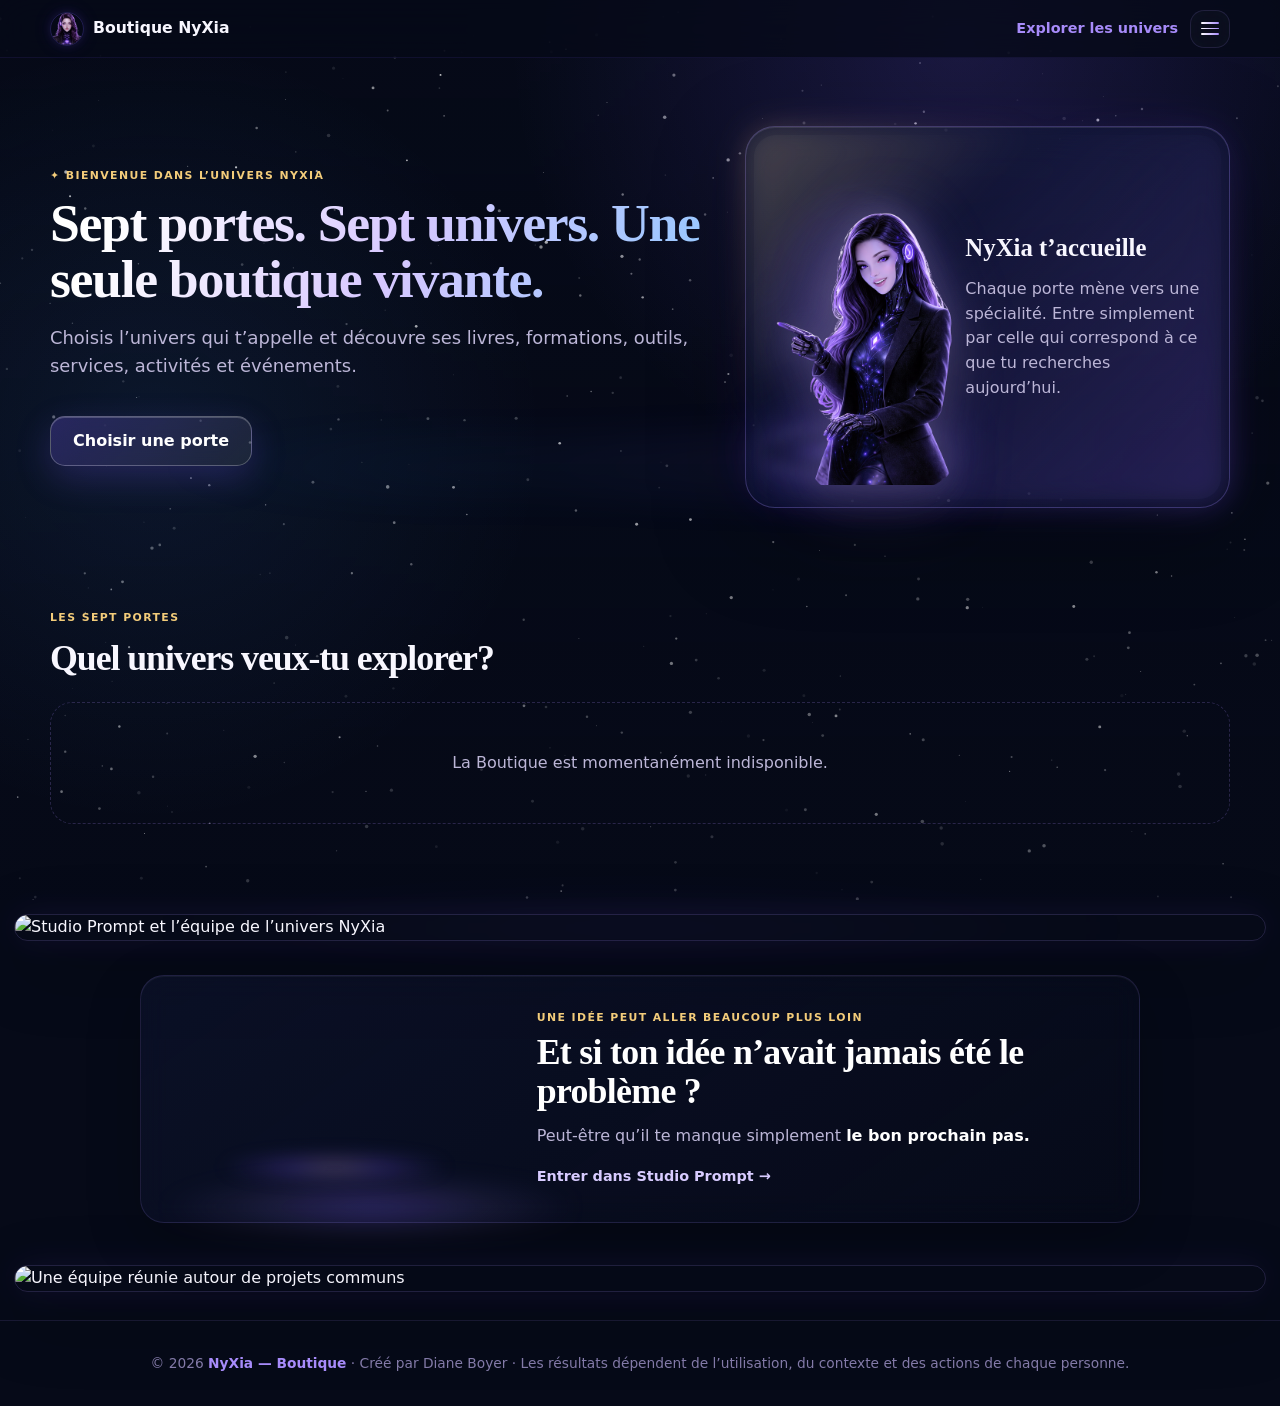
==== commit f681004e: "Revise hero text and add Studio Prompt section Updated the hero section text and added a new studio " ====
--- a/index.html
+++ b/index.html
@@ -7,6 +7,274 @@
   <title>Boutique NyXia</title>
   <link rel="icon" type="image/png" href="/images/FavIcon.png">
   <link rel="stylesheet" href="/css/boutique.css">
+
+  <style>
+    /* =========================================================
+       PASSERELLE STUDIO PROMPT
+       Images originales utilisées telles quelles.
+       ========================================================= */
+    .studio-prompt-zone{
+      position:relative;
+      z-index:2;
+      width:100%;
+      padding:24px 0 0;
+    }
+
+    .studio-people-banner,
+    .studio-team-banner{
+      width:min(1320px,calc(100% - 28px));
+      margin:0 auto;
+    }
+
+    .studio-people-banner img,
+    .studio-team-banner img{
+      display:block;
+      width:100%;
+      height:auto;
+      border-radius:24px;
+      border:1px solid rgba(167,139,250,.18);
+      box-shadow:
+        0 24px 70px rgba(0,0,0,.32),
+        0 0 34px rgba(123,92,255,.10);
+    }
+
+    /* Séparation douce entre les portes et Studio Prompt */
+    .studio-people-banner{
+      position:relative;
+      margin-top:14px;
+      margin-bottom:34px;
+    }
+
+    .studio-people-banner:before{
+      content:"";
+      position:absolute;
+      z-index:-1;
+      left:8%;
+      right:8%;
+      top:12%;
+      bottom:12%;
+      border-radius:50%;
+      background:radial-gradient(
+        ellipse,
+        rgba(123,92,255,.23),
+        rgba(167,139,250,.08) 45%,
+        transparent 72%
+      );
+      filter:blur(28px);
+      pointer-events:none;
+    }
+
+    .studio-prompt-invite{
+      position:relative;
+      display:grid;
+      grid-template-columns:minmax(210px,.72fr) minmax(0,1.28fr);
+      align-items:center;
+      gap:42px;
+      width:min(1000px,calc(100% - 36px));
+      margin:0 auto 42px;
+      padding:28px 34px;
+      border:1px solid rgba(167,139,250,.15);
+      border-radius:24px;
+      background:
+        linear-gradient(145deg,rgba(18,25,58,.42),rgba(7,11,28,.26));
+      box-shadow:
+        0 18px 54px rgba(0,0,0,.22),
+        inset 0 1px 0 rgba(255,255,255,.045);
+      backdrop-filter:blur(14px);
+    }
+
+    .studio-prompt-invite:before{
+      content:"";
+      position:absolute;
+      left:2%;
+      bottom:-16px;
+      width:42%;
+      height:62px;
+      background:radial-gradient(
+        ellipse,
+        rgba(123,92,255,.34),
+        rgba(167,139,250,.10) 42%,
+        transparent 72%
+      );
+      filter:blur(12px);
+      pointer-events:none;
+    }
+
+    .studio-logo-float{
+      position:relative;
+      display:flex;
+      align-items:center;
+      justify-content:center;
+      min-height:190px;
+    }
+
+    .studio-logo-float:after{
+      content:"";
+      position:absolute;
+      left:50%;
+      bottom:14px;
+      width:72%;
+      height:26px;
+      transform:translateX(-50%);
+      border-radius:50%;
+      background:radial-gradient(
+        ellipse,
+        rgba(243,204,122,.34),
+        rgba(123,92,255,.30) 30%,
+        transparent 72%
+      );
+      filter:blur(9px);
+      animation:studioGroundGlow 4.6s ease-in-out infinite;
+    }
+
+    .studio-logo-float img{
+      position:relative;
+      z-index:2;
+      display:block;
+      width:min(100%,250px);
+      height:auto;
+      filter:
+        drop-shadow(0 18px 22px rgba(0,0,0,.30))
+        drop-shadow(0 0 20px rgba(123,92,255,.26))
+        drop-shadow(0 0 14px rgba(243,204,122,.12));
+      animation:studioLogoFloat 4.8s ease-in-out infinite;
+    }
+
+    .studio-curiosity{
+      position:relative;
+      z-index:2;
+      max-width:560px;
+    }
+
+    .studio-curiosity .studio-small{
+      margin:0 0 7px;
+      color:#f3cc7a;
+      font-size:.68rem;
+      font-weight:800;
+      letter-spacing:.13em;
+      text-transform:uppercase;
+    }
+
+    .studio-curiosity h2{
+      margin:0 0 12px;
+      font-family:Georgia,"Times New Roman",serif;
+      font-size:clamp(1.55rem,2.8vw,2.25rem);
+      line-height:1.08;
+      letter-spacing:-.02em;
+      color:#fff;
+    }
+
+    .studio-curiosity p{
+      margin:0;
+      max-width:520px;
+      color:#bcb6d7;
+      font-size:1rem;
+      line-height:1.58;
+    }
+
+    .studio-curiosity strong{
+      color:#fff;
+      font-weight:750;
+    }
+
+    .studio-prompt-link{
+      display:inline-flex;
+      align-items:center;
+      gap:7px;
+      margin-top:17px;
+      color:#d8cbff;
+      text-decoration:none;
+      font-size:.9rem;
+      font-weight:800;
+      transition:transform .2s ease,color .2s ease,text-shadow .2s ease;
+    }
+
+    .studio-prompt-link:hover{
+      color:#fff;
+      transform:translateX(3px);
+      text-shadow:0 0 18px rgba(167,139,250,.42);
+    }
+
+    /* Image finale seule : aucune copie marketing ajoutée */
+    .studio-team-banner{
+      margin-top:6px;
+      margin-bottom:28px;
+    }
+
+    @keyframes studioLogoFloat{
+      0%,100%{transform:translateY(0)}
+      50%{transform:translateY(-9px)}
+    }
+
+    @keyframes studioGroundGlow{
+      0%,100%{opacity:.55;transform:translateX(-50%) scaleX(.88)}
+      50%{opacity:1;transform:translateX(-50%) scaleX(1.06)}
+    }
+
+    @media(max-width:760px){
+      .studio-prompt-zone{
+        padding-top:14px;
+      }
+
+      .studio-people-banner,
+      .studio-team-banner{
+        width:min(100% - 20px,1320px);
+      }
+
+      .studio-people-banner img,
+      .studio-team-banner img{
+        border-radius:16px;
+      }
+
+      .studio-people-banner{
+        margin-bottom:24px;
+      }
+
+      .studio-prompt-invite{
+        grid-template-columns:1fr;
+        gap:8px;
+        width:min(100% - 24px,620px);
+        padding:22px 20px 26px;
+        text-align:center;
+      }
+
+      .studio-logo-float{
+        min-height:150px;
+      }
+
+      .studio-logo-float img{
+        width:min(72%,220px);
+      }
+
+      .studio-curiosity{
+        margin-inline:auto;
+      }
+
+      .studio-curiosity h2{
+        font-size:clamp(1.45rem,6vw,1.9rem);
+      }
+
+      .studio-curiosity p{
+        font-size:.95rem;
+      }
+
+      .studio-prompt-link{
+        justify-content:center;
+      }
+
+      .studio-team-banner{
+        margin-bottom:18px;
+      }
+    }
+
+    @media(prefers-reduced-motion:reduce){
+      .studio-logo-float img,
+      .studio-logo-float:after{
+        animation:none!important;
+      }
+    }
+  </style>
+
 </head>
 <body data-page="home">
   <canvas id="starry-canvas" aria-hidden="true"></canvas>
@@ -42,7 +310,7 @@
         <img class="menu-nyxia" src="/images/NyXia.png" alt="NyXia">
         <span>
           <strong>Boutique NyXia</strong>
-          <small>Le Grand Hall</small>
+          <small>Univers NyXia</small>
         </span>
       </a>
       <button class="menu-close" id="menu-close" type="button" aria-label="Fermer le menu">×</button>
@@ -70,7 +338,7 @@
   <main>
     <section class="hero shell">
       <div class="hero-copy">
-        <p class="eyebrow">✦ Le Grand Hall de l’écosystème</p>
+        <p class="eyebrow">✦ Bienvenue dans l’univers NyXia</p>
         <h1 id="hero-title">Sept portes. Sept univers. Une seule boutique vivante.</h1>
         <p class="lead" id="hero-text">Choisis l’univers qui t’appelle et découvre ses livres, formations, outils, services, activités et événements.</p>
         <a class="glass-button" href="#portes">Choisir une porte</a>
@@ -105,6 +373,43 @@
       </div>
       <div class="products-grid" id="featured-grid"></div>
     </section>
+
+    <section class="studio-prompt-zone" aria-label="Découvrir Studio Prompt">
+      <div class="studio-people-banner">
+        <img
+          src="/images/studio-prompt-02-personnages.png"
+          alt="Studio Prompt et l’équipe de l’univers NyXia"
+          loading="lazy">
+      </div>
+
+      <div class="studio-prompt-invite">
+        <div class="studio-logo-float" aria-hidden="true">
+          <img
+            src="/images/sudioprompt.png"
+            alt="">
+        </div>
+
+        <div class="studio-curiosity">
+          <p class="studio-small">Une idée peut aller beaucoup plus loin</p>
+          <h2>Et si ton idée n’avait jamais été le problème&nbsp;?</h2>
+          <p>
+            Peut-être qu’il te manque simplement
+            <strong>le bon prochain pas.</strong>
+          </p>
+          <a class="studio-prompt-link" href="/produit.html?id=studio-prompt">
+            Entrer dans Studio Prompt →
+          </a>
+        </div>
+      </div>
+
+      <div class="studio-team-banner">
+        <img
+          src="/images/cercle-succes-02-equipe.png"
+          alt="Une équipe réunie autour de projets communs"
+          loading="lazy">
+      </div>
+    </section>
+
   </main>
 
   <footer>© 2026 <span>NyXia — Boutique</span> · Créé par Diane Boyer · Les résultats dépendent de l’utilisation, du contexte et des actions de chaque personne.</footer>
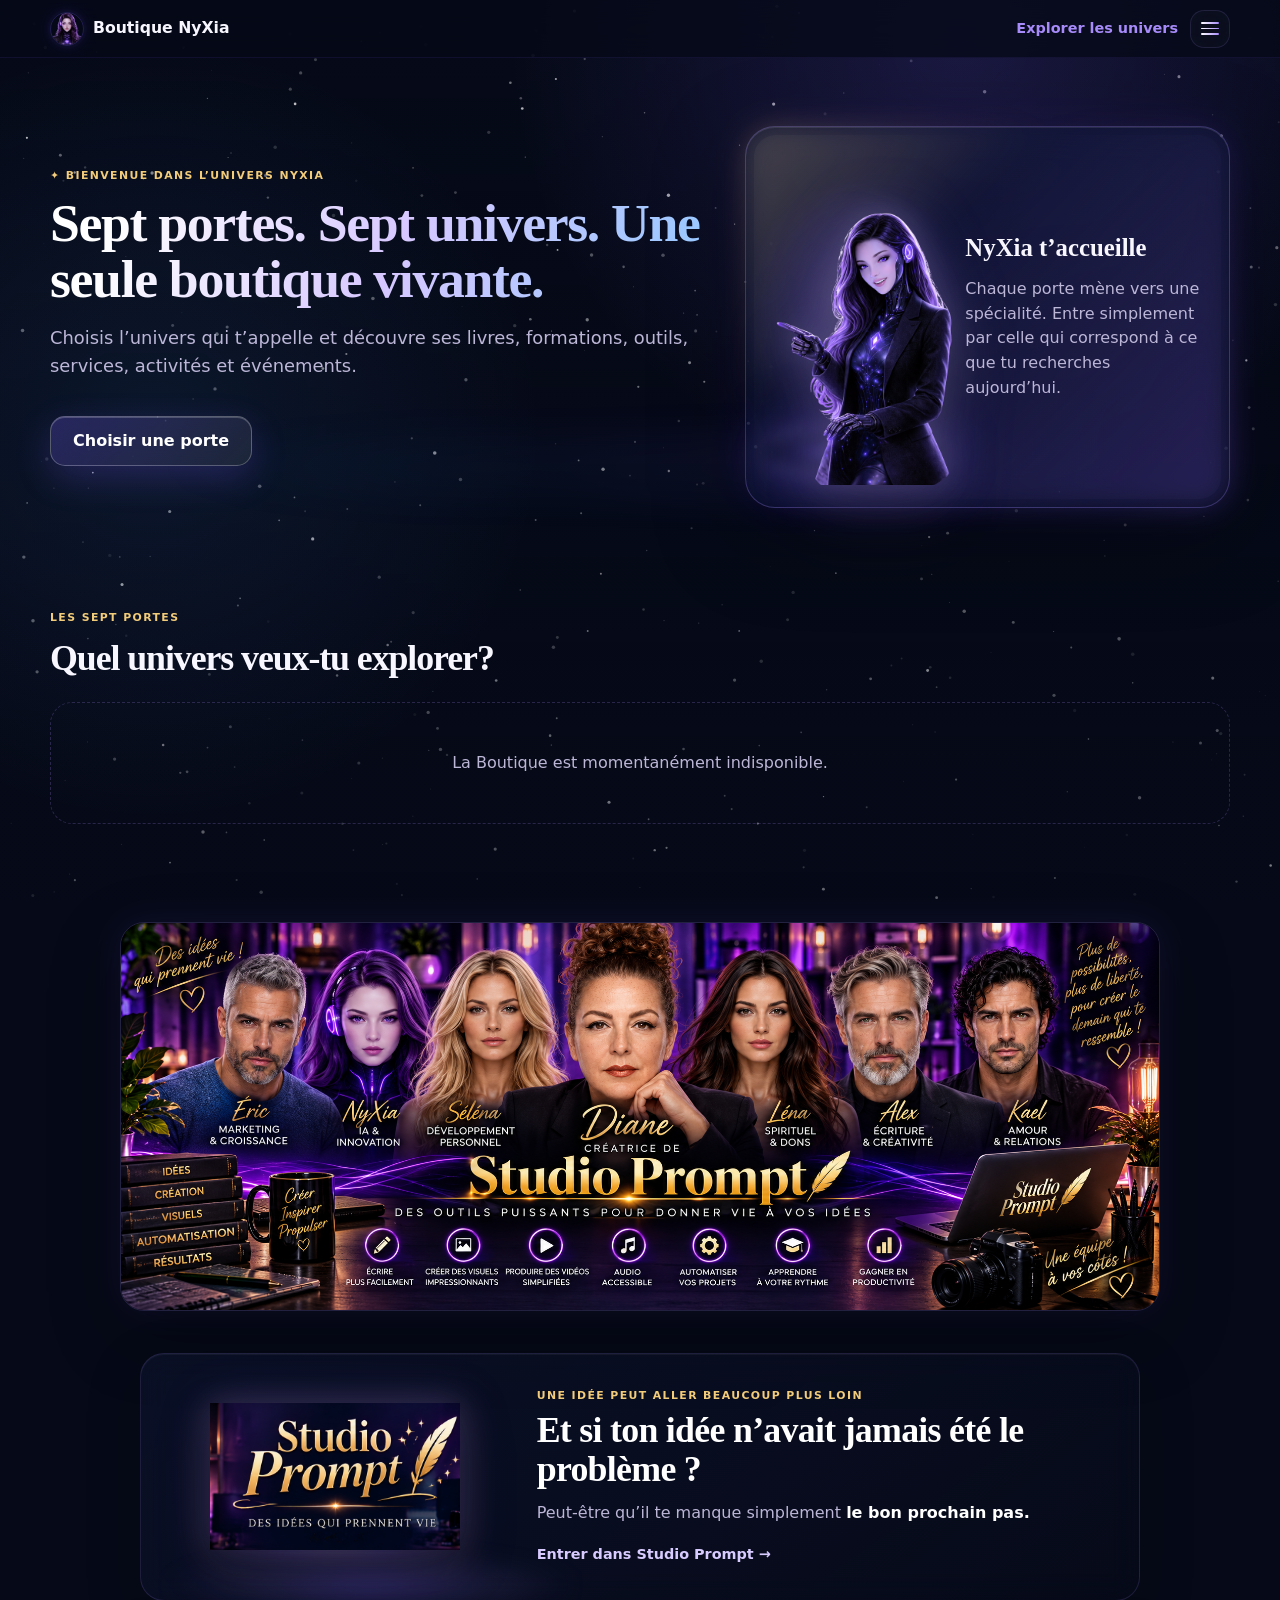
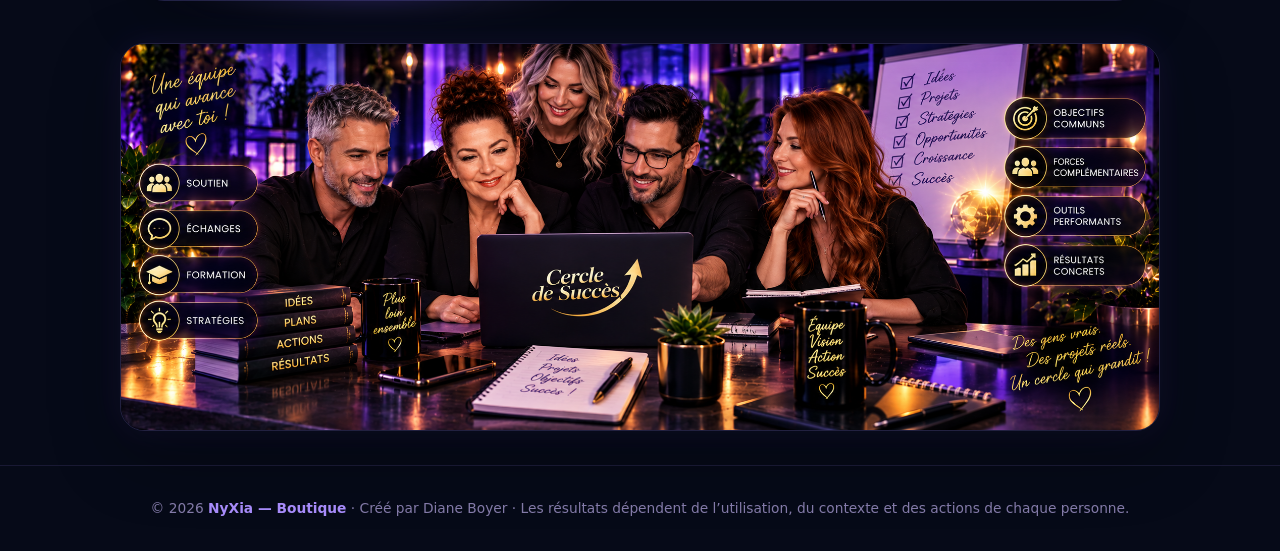
==== commit c337fa54: "Update styles and links in index.html" ====
--- a/index.html
+++ b/index.html
@@ -22,7 +22,7 @@
 
     .studio-people-banner,
     .studio-team-banner{
-      width:min(1320px,calc(100% - 28px));
+      width:min(1040px,calc(100% - 56px));
       margin:0 auto;
     }
 
@@ -41,8 +41,8 @@
     /* Séparation douce entre les portes et Studio Prompt */
     .studio-people-banner{
       position:relative;
-      margin-top:14px;
-      margin-bottom:34px;
+      margin-top:22px;
+      margin-bottom:42px;
     }
 
     .studio-people-banner:before{
@@ -197,8 +197,8 @@
 
     /* Image finale seule : aucune copie marketing ajoutée */
     .studio-team-banner{
-      margin-top:6px;
-      margin-bottom:28px;
+      margin-top:18px;
+      margin-bottom:34px;
     }
 
     @keyframes studioLogoFloat{
@@ -218,7 +218,7 @@
 
       .studio-people-banner,
       .studio-team-banner{
-        width:min(100% - 20px,1320px);
+        width:min(100% - 28px,1040px);
       }
 
       .studio-people-banner img,
@@ -396,7 +396,7 @@
             Peut-être qu’il te manque simplement
             <strong>le bon prochain pas.</strong>
           </p>
-          <a class="studio-prompt-link" href="/produit.html?id=studio-prompt">
+          <a class="studio-prompt-link" href="https://portail-prompts.nyxia.top/">
             Entrer dans Studio Prompt →
           </a>
         </div>
